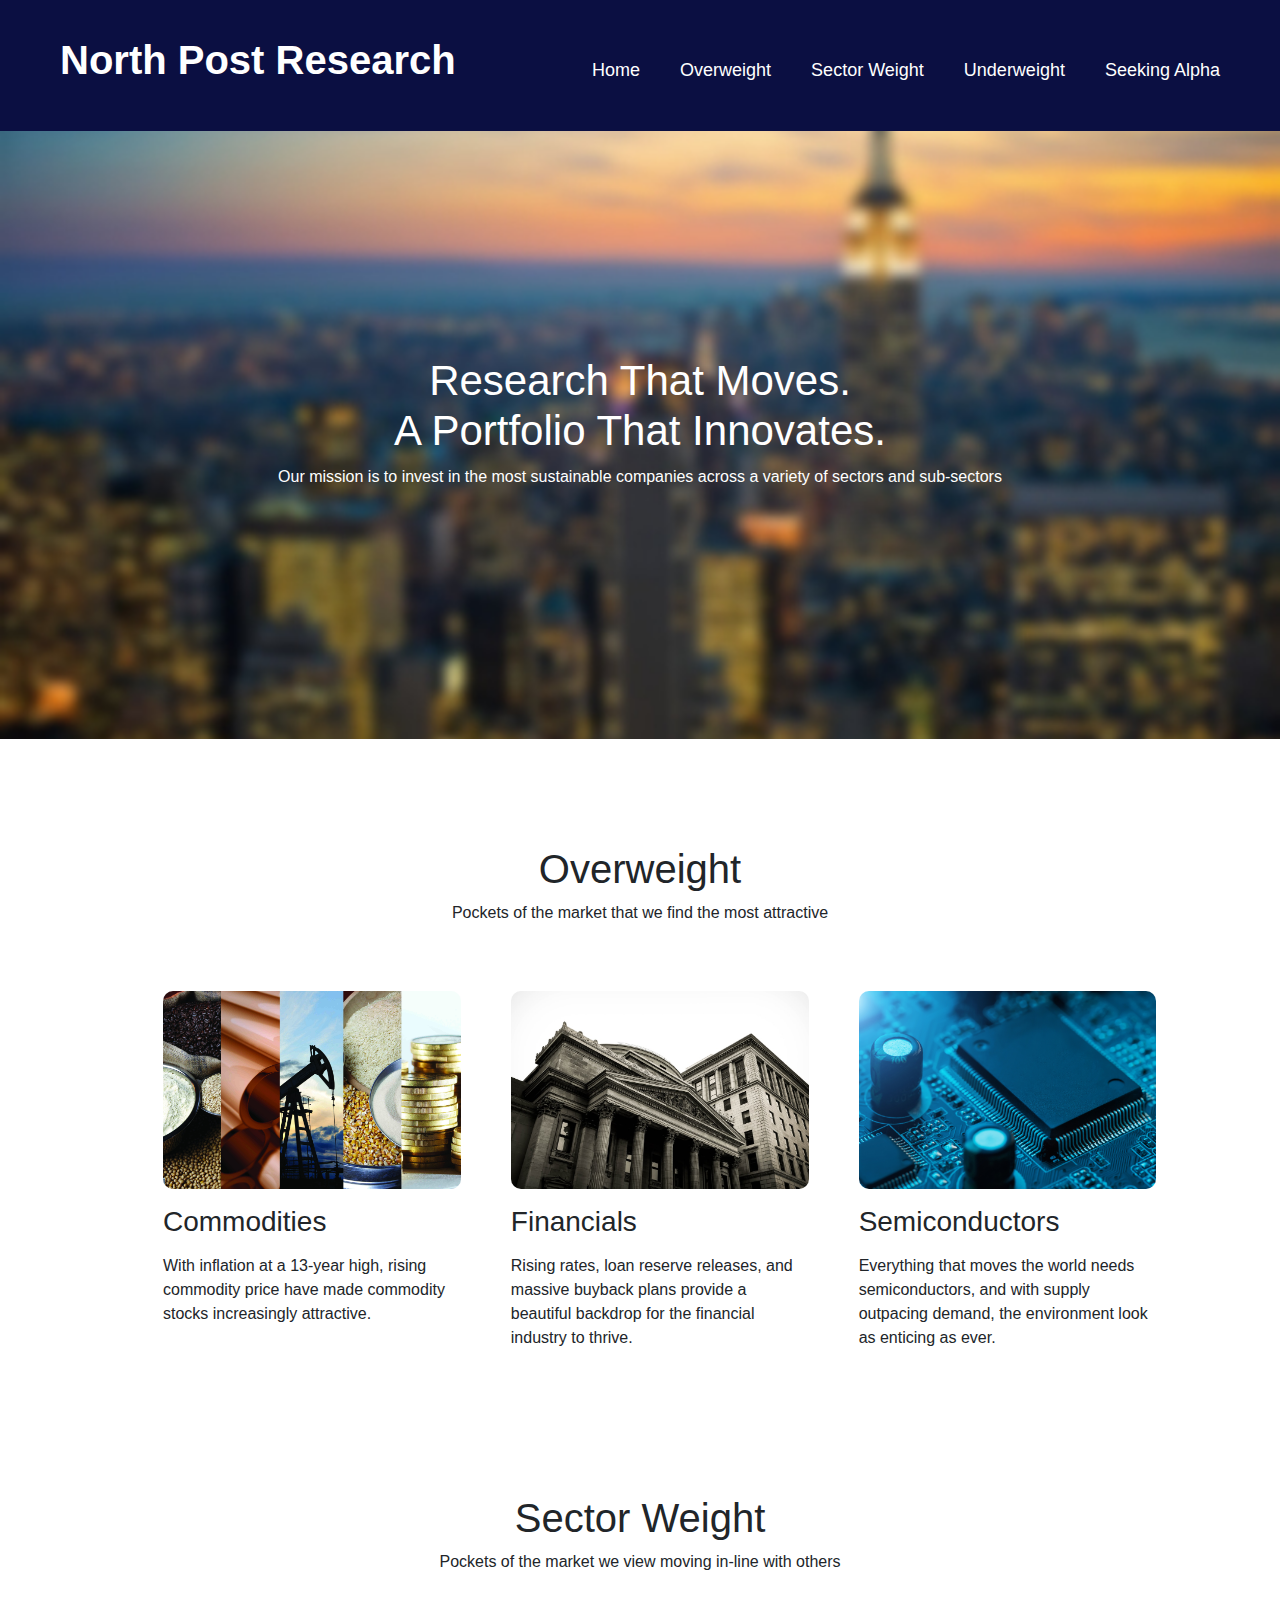
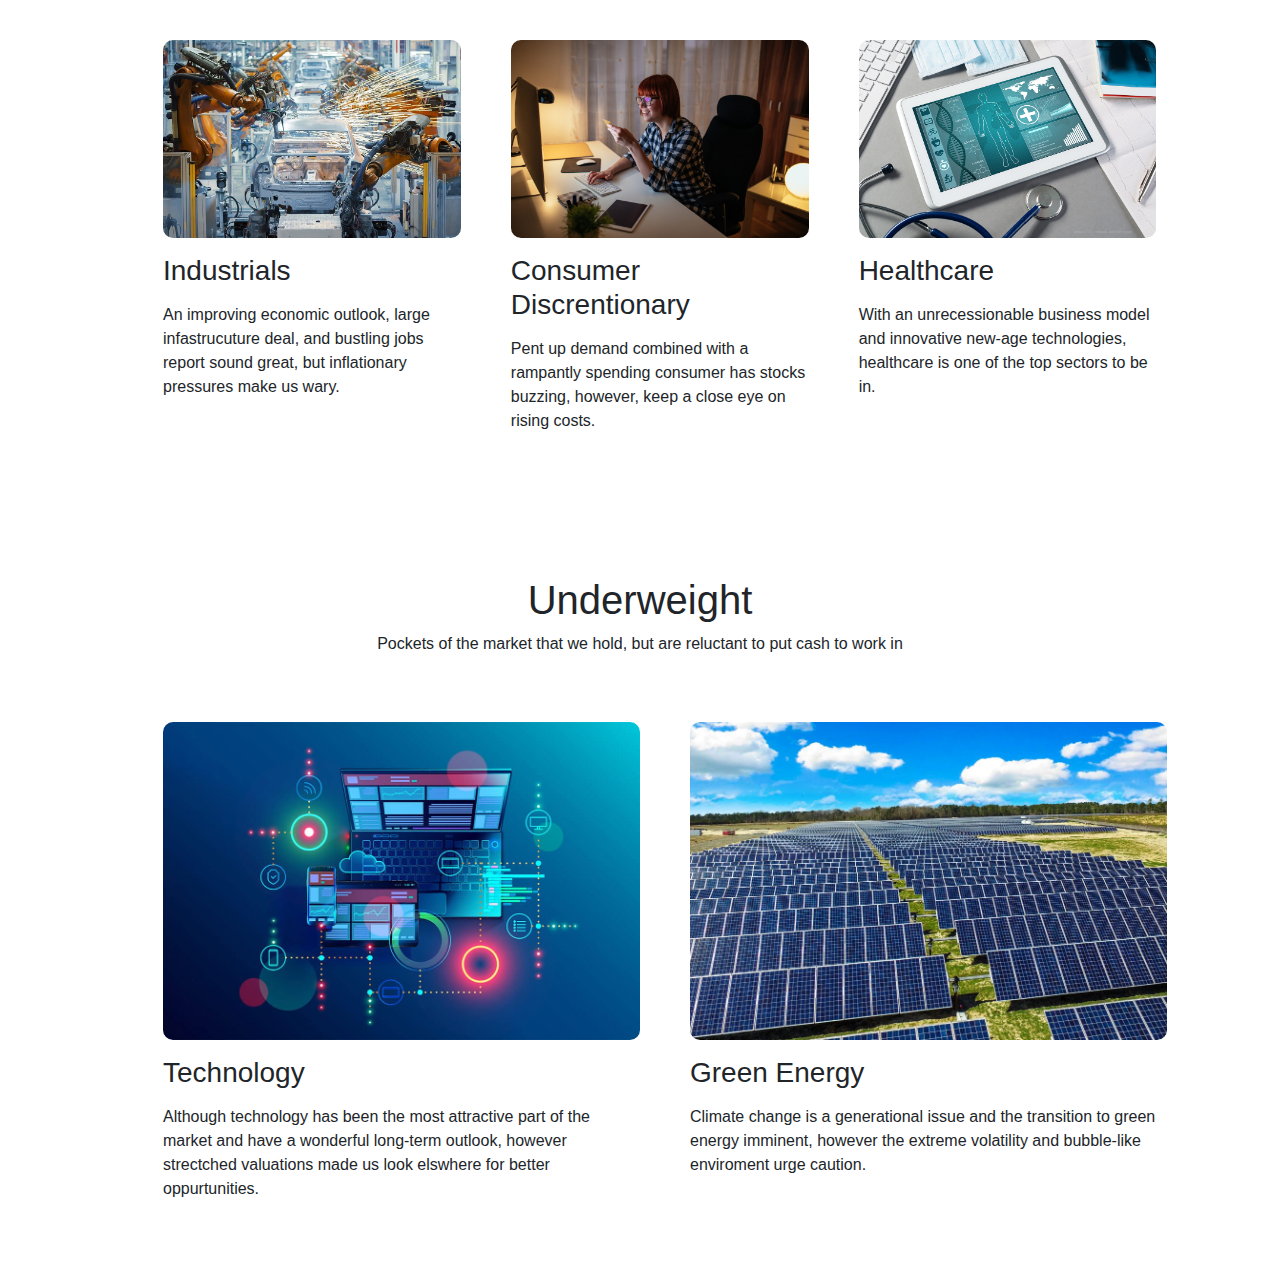
==== index.html @ d80a113a "index grammar update" ====
<html>
    <head>
        <link rel="stylesheet" type="text/css" href="npr.css">
        <link rel="stylesheet" type="text/css" href="nav.css">
        <link rel="stylesheet" href="https://stackpath.bootstrapcdn.com/bootstrap/4.3.1/css/bootstrap.min.css" integrity="sha384-ggOyR0iXCbMQv3Xipma34MD+dH/1fQ784/j6cY/iJTQUOhcWr7x9JvoRxT2MZw1T" crossorigin="anonymous">
    </head>
    <body>
        <nav class="shadow">
            <div class="logo">
                North Post Research
            </div>
            
            <ul>
                <li>
                    <a class="editing" href="NPRhome.html">Home</a>
                </li>
                <li>
                    <a>Overweight</a>
                    <ul>
                        <li>
                            <a class="editing" href="commodities.html">Commodities</a>
                        </li>
                        <li>
                            <a class="editing" href="financials.html">Financials</a>
                        </li>
                        <li>
                            <a class="editing" href="semis.html">Semis</a>
                        </li>
                    </ul>
                </li>

                <li>
                    <a>Sector Weight</a>
                    <ul>
                        <li>
                            <a class="editing" href="industrials.html">Industrials</a>
                        </li>
                        <li>
                            <a class="editing" href="consumerdis.html">Consumer Dis.</a>
                        </li>
                        <li>
                            <a class="editing" href="healthcare.html">Healthcare</a>
                        </li>
                    </ul>
                </li>

                <li>
                    <a>Underweight</a>

                    <ul>
                        <li>
                            <a class="editing" href="technology.html">Technology</a>
                        </li>
                        <li>
                            <a class="editing" href="greenenergy.html">Green Energy</a>
                        </li>
                    </ul>
                </li>

                <li>
                    <a class="editing" href="https://seekingalpha.com/author/north-post-research#regular_articles" target="_blank">Seeking Alpha</a>
                </li>

            </ul>
        </nav>

        <div class="bgimage">
            <div class="quote quote2">
                <h2>
                    Research That Moves.
                    <br>
                    A Portfolio That Innovates.
                </h2>
                <p>Our mission is to invest in the most sustainable companies across a variety of sectors and sub-sectors</p>
            </div>
        </div>

        <section class="overweight">
            <h1>Overweight</h1>
            <p>Pockets of the market that we find the most attractive</p>

            <div class="row one">
                <div class="overweight-col">
                    <a href="commodities.html" class=hovering><img src="commodities.png"></a>
                    <h3>Commodities</h3>
                    <p>With inflation at a 13-year high, rising commodity price have made commodity stocks increasingly attractive.</p>
                </div>

                <div class="overweight-col">
                    <a href="financials.html" class=hovering><img src="financials.png"></a>
                    <h3>Financials</h3>
                    <p>Rising rates, loan reserve releases, and massive buyback plans provide a beautiful backdrop for the financial industry to thrive.</p>
                </div>

                <div class="overweight-col">
                    <a href="semis.html" class=hovering><img src="semiconductors.png"></a>
                    <h3>Semiconductors</h3>
                    <p>Everything that moves the world needs semiconductors, and with supply outpacing demand, the environment look as enticing as ever.</p>
                </div>
            </div>
        </section>

        <section class="sectorweight">
            <h1>Sector Weight</h1>
            <p>Pockets of the market we view moving in-line with others</p>

            <div class="row one">
                <div class="sectorweight-col">
                    <a href="industrials.html" class=hovering><img src="industrials.png"></a>
                    <h3>Industrials</h3>
                    <p>An improving economic outlook, large infastrucuture deal, and bustling jobs report sound great, but inflationary pressures make us wary.</p>
                </div>

                <div class="sectorweight-col">
                    <a href="consumerdis.html" class=hovering><img src="consumer.png"></a>
                    <h3>Consumer Discrentionary</h3>
                    <p>Pent up demand combined with a rampantly spending consumer has stocks buzzing, however, keep a close eye on rising costs.</p>
                </div>

                <div class="sectorweight-col">
                    <a href="healthcare.html" class=hovering><img src="healthcare.png"></a>
                    <h3>Healthcare</h3>
                    <p>With an unrecessionable business model and innovative new-age technologies, healthcare is one of the top sectors to be in.</p>
                </div>
            </div>
        </section>

        <section class="underweight">
            <h1>Underweight</h1>
            <p>Pockets of the market that we hold, but are reluctant to put cash to work in</p>

            <div class="row one">
                <div class="underweight-col">
                    <a href="technology.html" class=hovering><img src="technology.png"></a>
                    <h3>Technology</h3>
                    <p>Although technology has been the most attractive part of the market and have a wonderful long-term outlook, however strectched valuations made us look elswhere for better oppurtunities.</p>
                </div>

                <div class="underweight-col">
                    <a href="greenenergy.html" class=hovering><img src="green.png"></a>
                    <h3>Green Energy</h3>
                    <p>Climate change is a generational issue and the transition to green energy imminent, however the extreme volatility and bubble-like enviroment urge caution.</p>
                </div>
            </div>
        </section>

    </body>
</html>
---- npr.css ----
.bgimage{
    background-image: url("cityimage.png");
    height: auto;
    background-size: cover;
    background-position: center;
    max-width: 100%;
}

.bg{
    background-color: rgb(11, 15, 66);
    height: auto;
    background-size: cover;
    background-position: center;
    max-width: 100%;
    color: white;
}

.quote {
    color: white;
    text-align: center;
}

.quote1 h2{
    font-size: 42px;
    padding-top: 225px;
    padding-bottom: 275px;
}

.quote2 h2{
    font-size: 42px;
    padding-top: 225px;
}

.quote2 p{
    padding-bottom: 250px;
    padding-right: 175px;
    padding-left: 175px;
}

.overweight{
    width: 80%;
    margin: auto;
    text-align: center;
    padding-top: 90px;
}

.overweight-col{
    flex-basis: 33%;
    border-radius: 10px;
    margin-bottom: 5%;
    text-align: left;
    padding-left: 50px;
}

.overweight-col img{
    width: 100%;
    border-radius: 10px;
}

.hovering:hover{
    opacity: 0.7;
}

.overweight-col p{
    padding: 0;
}

.overweight-col h3{
    margin-top: 16px;
    margin-bottom: 15px;
}

.one{
    padding-top: 50px;
}

.sectorweight{
    width: 80%;
    margin: auto;
    text-align: center;
    padding-top: 75px;
}

.sectorweight-col{
    flex-basis: 33%;
    border-radius: 10px;
    margin-bottom: 5%;
    text-align: left;
    padding-left: 50px;
}

.sectorweight-col img{
    width: 100%;
    border-radius: 10px;
}

.sectorweight-col p{
    padding: 0;
}

.sectorweight-col h3{
    margin-top: 16px;
    margin-bottom: 15px;
}

.underweight{
    width: 80%;
    margin: auto;
    text-align: center;
    padding-top: 75px;
}

.underweight-col{
    flex-basis: 50%;
    border-radius: 10px;
    margin-bottom: 5%;
    text-align: left;
    padding-left: 50px;
}

.underweight-col img{
    width: 100%;
    border-radius: 10px;
}

.underweight-col p{
    padding: 0;
}

.underweight-col h3{
    margin-top: 16px;
    margin-bottom: 15px;
}

.commodities{
    width: 80%;
    margin: auto;
    text-align: left;
    padding-top: 90px;
    padding-bottom: 40px;
}

.commodities-col {
    flex-basis: 33%;
    border-radius: 10px;
    margin-bottom: 5%;
    text-align: left;
    padding-left: 50px;
}

.commodities-col h1 {
    font-size: 50px;
    font-weight: 700;
}

.commodities-col h3{
    margin-top: 16px;
    margin-bottom: 15px;
}

.commodities ul{
    padding-top: 25px;
    padding-left: 70px;
    font-size: 20px;
}

.commodities li{
    padding-bottom: 10px;
}

.noinvestments{
    margin: auto;
    text-align: center;
    padding-top: 90px;
    padding-bottom: 90px;
}

.noinvestments h1{
    font-size: 50px;
}
---- nav.css ----
*{
    margin: 0;
    padding: 0;
    box-sizing: border-box;
}

nav{
    background: rgb(11, 15, 66);
}

nav:after{
    content: '';
    clear: both;
    display: table;
}

nav .logo{
    float: left;
    color: white;
    font-size: 40px;
    font-weight: 600;
    line-height: 70px;
    padding-left: 60px;
    padding-top: 25px;
    padding-bottom: 25px;
}

nav ul{
    float: right;
    list-style: none;
    margin-right: 40px;
    position: relative;
    padding-top: 25px;
}

nav ul li{
    float: left;
    display: inline-block;
    background: rgb(11, 15, 66);
    margin: 0 5px;
    color: white;
}

nav ul li a{
    color: white;
    text-decoration: none;
    line-height: 90px;
    font-size: 18px;
    padding: 8px 15px;
}

nav ul ul{
    position: absolute;  
    top: 110px;
    opacity: 0;
    visibility: hidden;
    transition: top 0.2s;
}

nav ul li:hover > ul{
    top: 90px;
    opacity: 1;
    visibility: visible;
}

nav ul ul li{
    position: relative;
    margin: 0px;
    width: 150px;
    float: none;
    display: list-item;
}

.editing:hover{
    text-decoration: none;
    color: rgb(194, 194, 194)
}
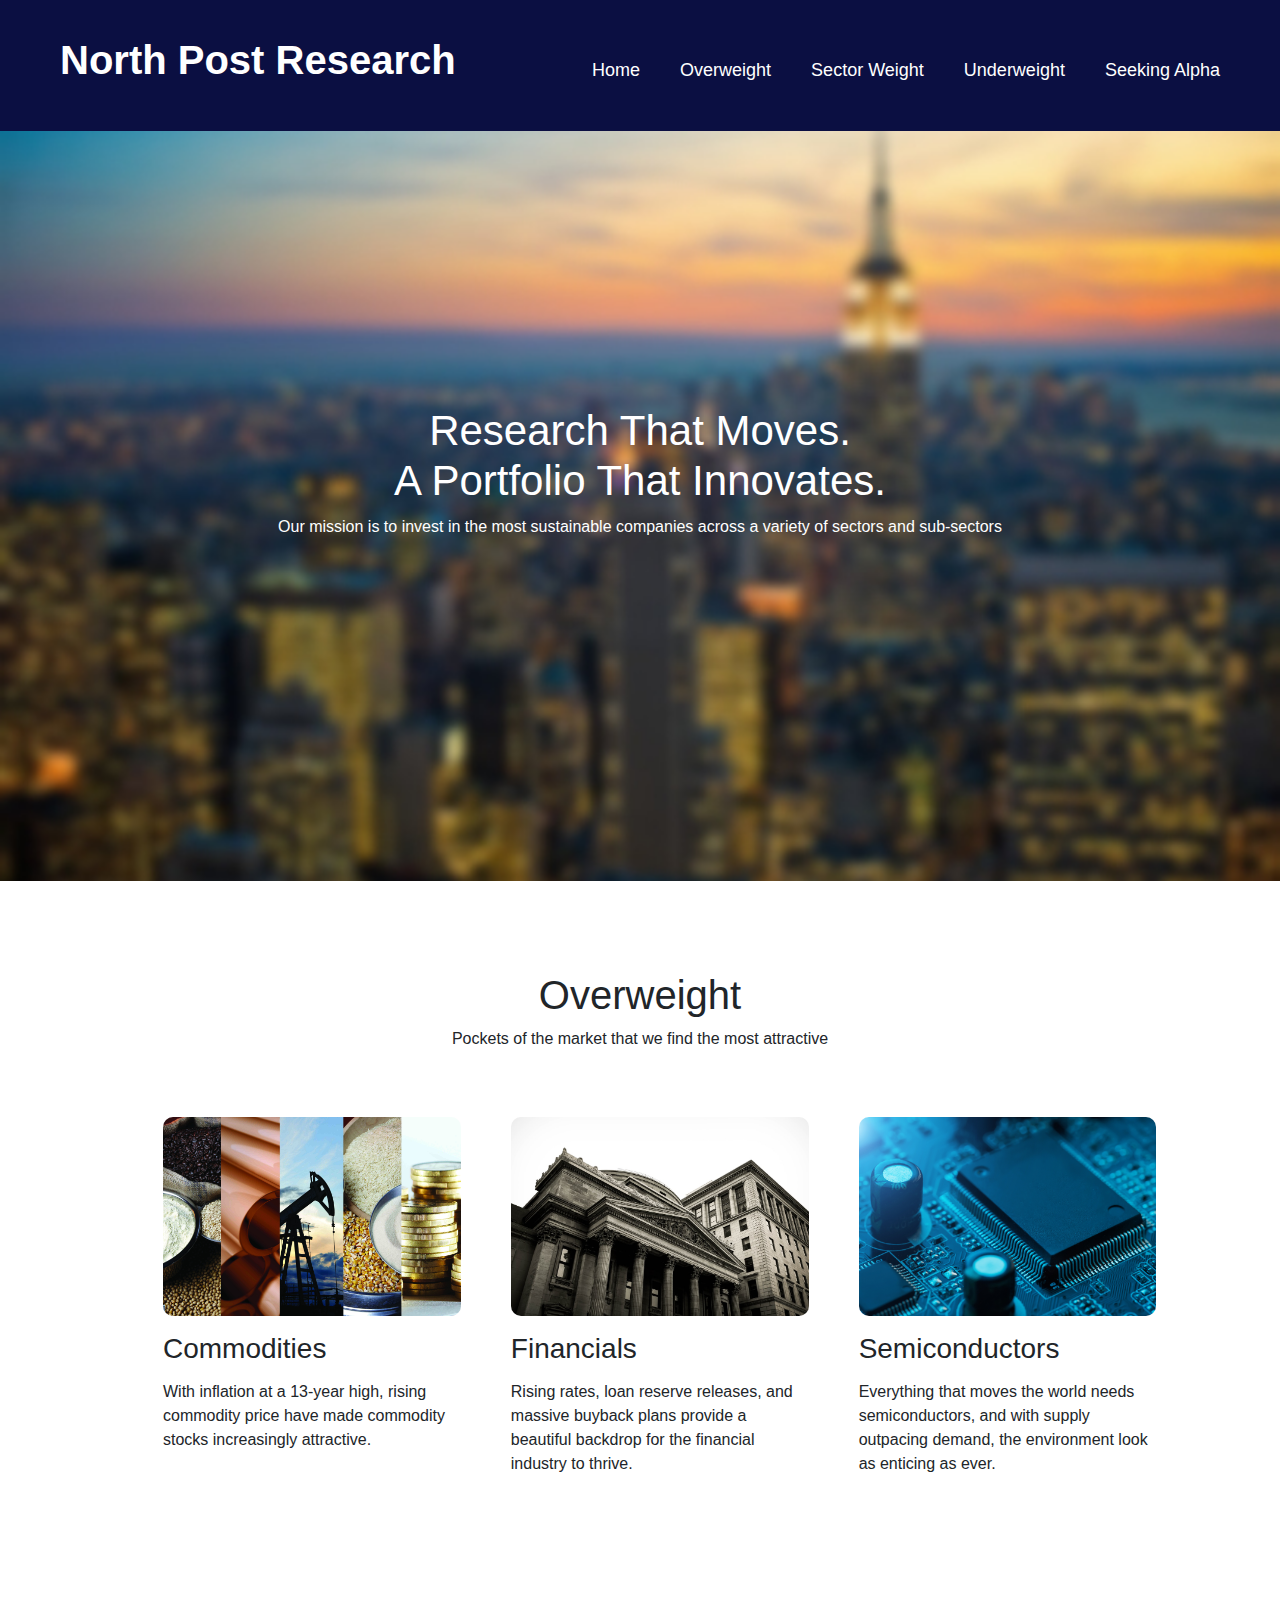
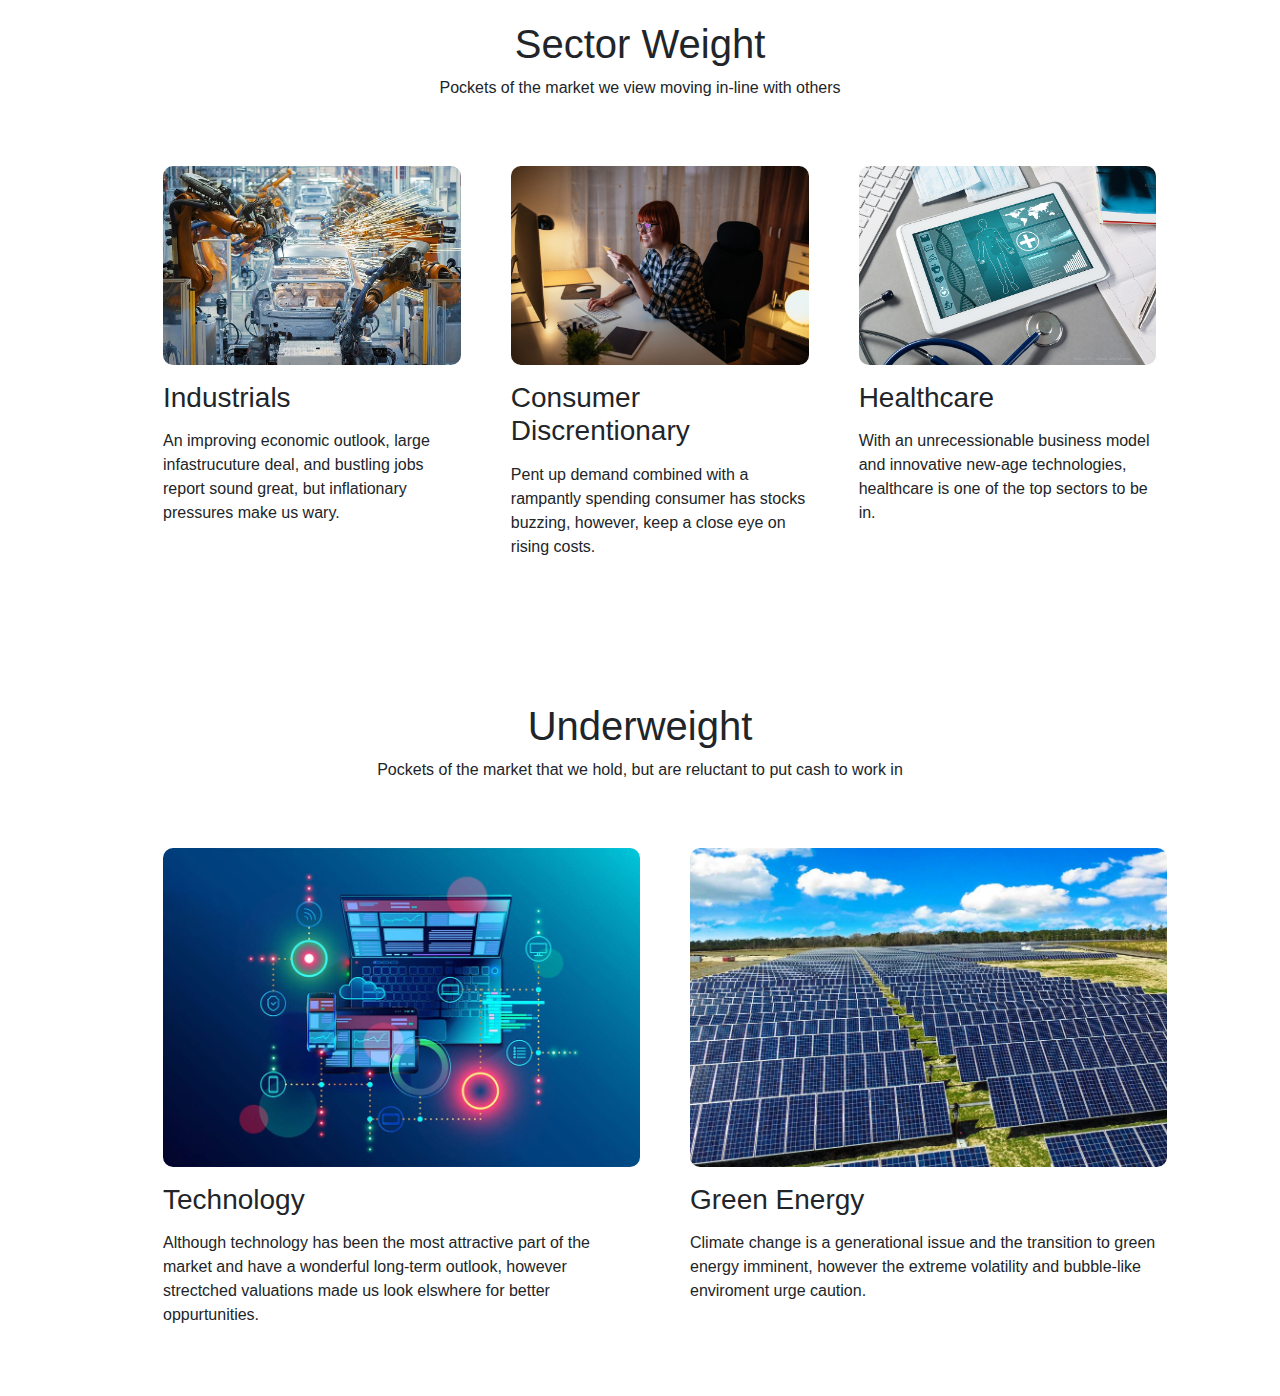
==== commit 99368a17: "styling update" ====
--- a/index.html
+++ b/index.html
@@ -12,7 +12,7 @@
             
             <ul>
                 <li>
-                    <a class="editing" href="NPRhome.html">Home</a>
+                    <a class="editing" href="index.html">Home</a>
                 </li>
                 <li>
                     <a>Overweight</a>
--- a/npr.css
+++ b/npr.css
@@ -1,6 +1,6 @@
 .bgimage{
     background-image: url("cityimage.png");
-    height: auto;
+    height: 750px;
     background-size: cover;
     background-position: center;
     max-width: 100%;
@@ -28,7 +28,7 @@
 
 .quote2 h2{
     font-size: 42px;
-    padding-top: 225px;
+    padding-top: 275px;
 }
 
 .quote2 p{
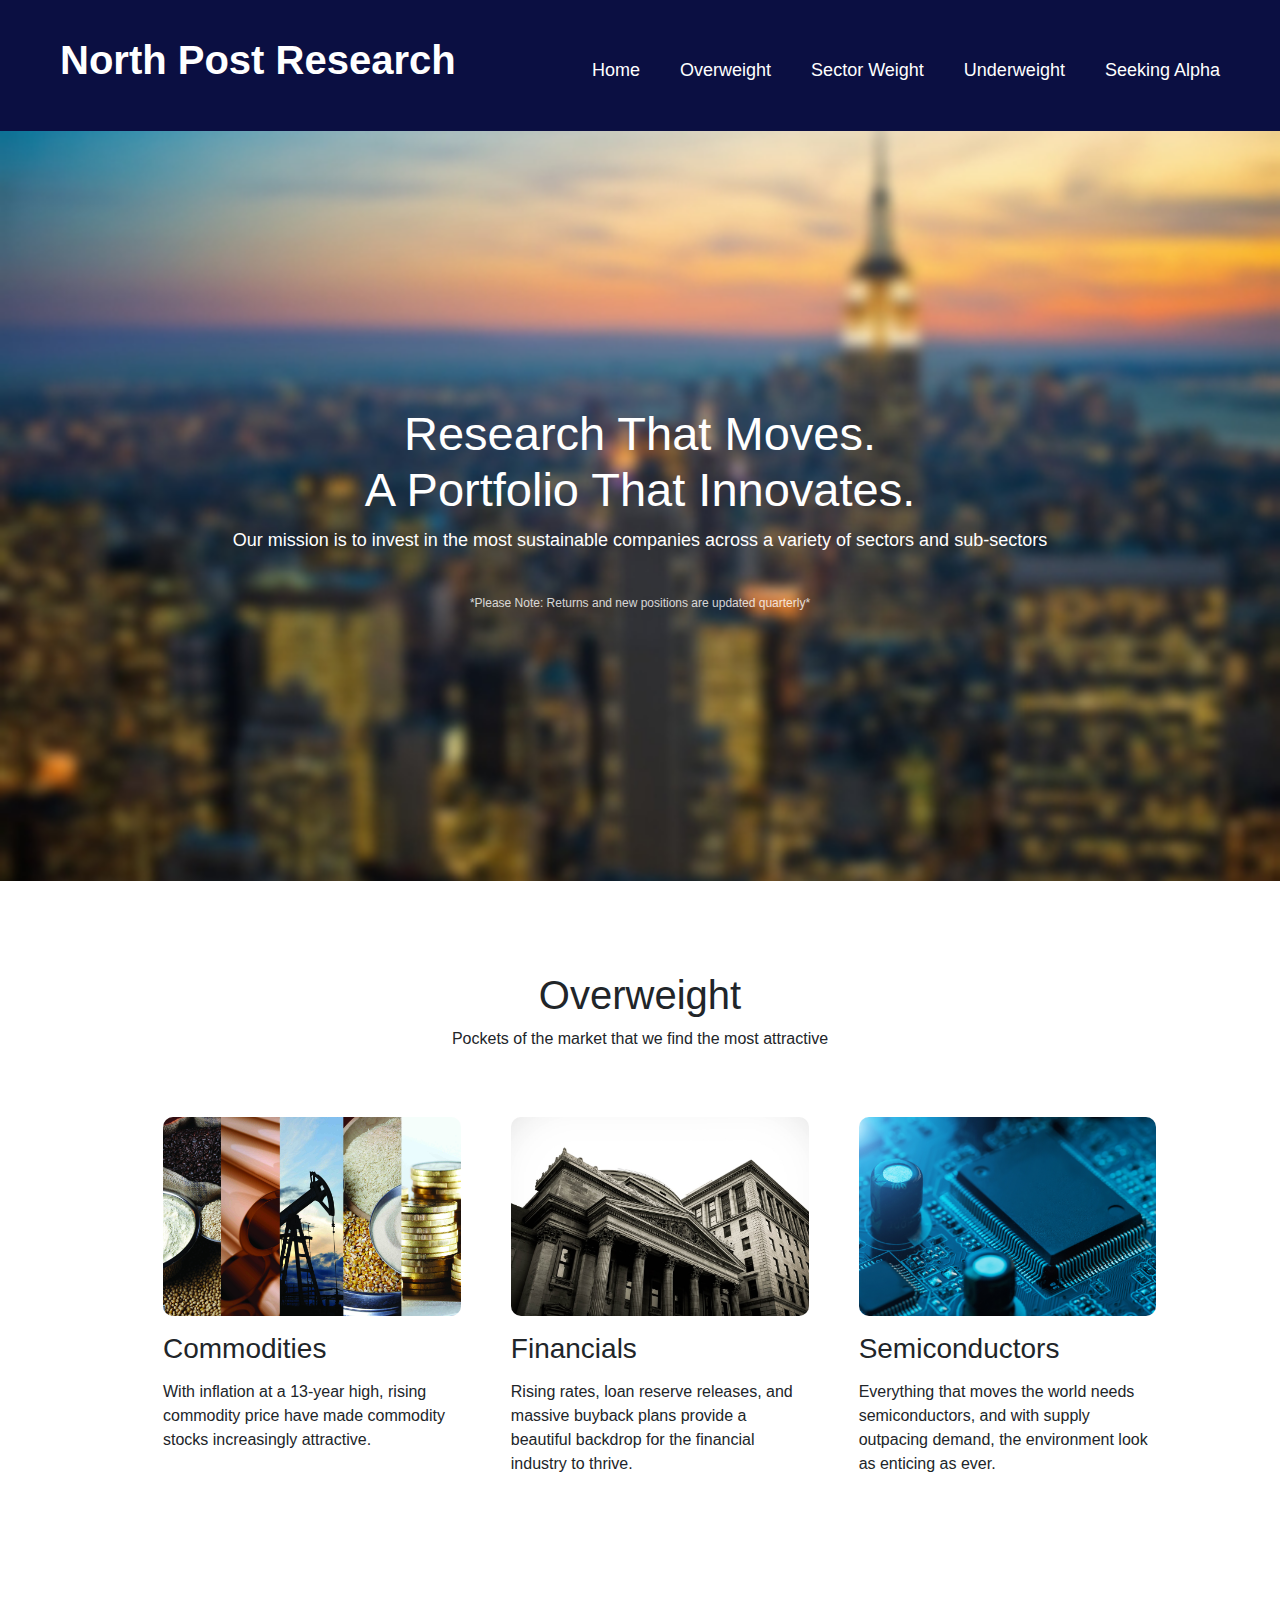
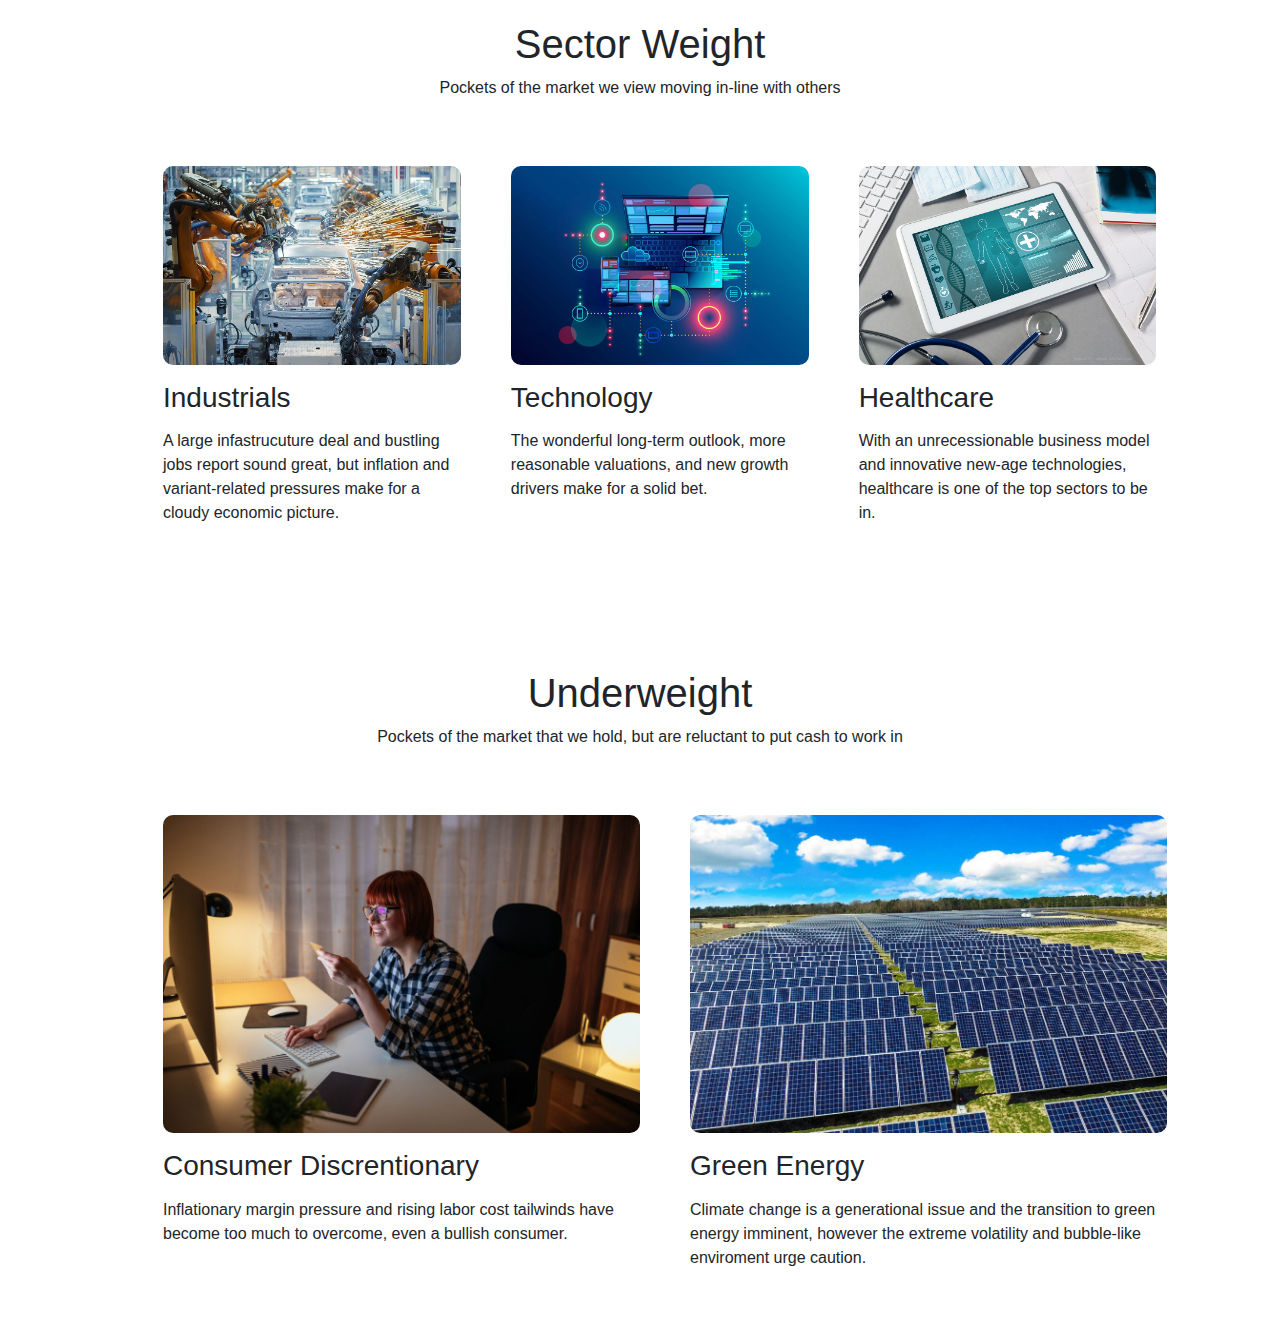
==== commit 5bf08429: "Q1 2022 Update" ====
--- a/index.html
+++ b/index.html
@@ -36,7 +36,7 @@
                             <a class="editing" href="industrials.html">Industrials</a>
                         </li>
                         <li>
-                            <a class="editing" href="consumerdis.html">Consumer Dis.</a>
+                            <a class="editing" href="technology.html">Technology</a>
                         </li>
                         <li>
                             <a class="editing" href="healthcare.html">Healthcare</a>
@@ -49,7 +49,7 @@
 
                     <ul>
                         <li>
-                            <a class="editing" href="technology.html">Technology</a>
+                            <a class="editing" href="consumerdis.html">Consumer Dis.</a>
                         </li>
                         <li>
                             <a class="editing" href="greenenergy.html">Green Energy</a>
@@ -65,13 +65,15 @@
         </nav>
 
         <div class="bgimage">
-            <div class="quote quote2">
+            <div class="quote1">
                 <h2>
                     Research That Moves.
                     <br>
                     A Portfolio That Innovates.
                 </h2>
-                <p>Our mission is to invest in the most sustainable companies across a variety of sectors and sub-sectors</p>
+                <p class="p1">Our mission is to invest in the most sustainable companies across a variety of sectors and sub-sectors</p>
+                <br>
+                <p class="p2">*Please Note: Returns and new positions are updated quarterly*</p>
             </div>
         </div>
 
@@ -108,13 +110,14 @@
                 <div class="sectorweight-col">
                     <a href="industrials.html" class=hovering><img src="industrials.png"></a>
                     <h3>Industrials</h3>
-                    <p>An improving economic outlook, large infastrucuture deal, and bustling jobs report sound great, but inflationary pressures make us wary.</p>
+                    <p>A large infastrucuture deal and bustling jobs report sound great, but inflation and variant-related pressures make for a cloudy economic picture.</p>
                 </div>
 
                 <div class="sectorweight-col">
-                    <a href="consumerdis.html" class=hovering><img src="consumer.png"></a>
-                    <h3>Consumer Discrentionary</h3>
-                    <p>Pent up demand combined with a rampantly spending consumer has stocks buzzing, however, keep a close eye on rising costs.</p>
+                    <a href="technology.html" class=hovering><img src="technology.png"></a>
+                    <h3>Technology</h3>
+                    <p>The wonderful long-term outlook, more reasonable valuations, and new growth drivers make for a solid bet.</p>
+
                 </div>
 
                 <div class="sectorweight-col">
@@ -131,9 +134,9 @@
 
             <div class="row one">
                 <div class="underweight-col">
-                    <a href="technology.html" class=hovering><img src="technology.png"></a>
-                    <h3>Technology</h3>
-                    <p>Although technology has been the most attractive part of the market and have a wonderful long-term outlook, however strectched valuations made us look elswhere for better oppurtunities.</p>
+                    <a href="consumerdis.html" class=hovering><img src="consumer.png"></a>
+                    <h3>Consumer Discrentionary</h3>
+                    <p>Inflationary margin pressure and rising labor cost tailwinds have become too much to overcome, even a bullish consumer.</p>
                 </div>
 
                 <div class="underweight-col">
--- a/npr.css
+++ b/npr.css
@@ -20,18 +20,37 @@
     text-align: center;
 }
 
-.quote1 h2{
-    font-size: 42px;
-    padding-top: 225px;
-    padding-bottom: 275px;
-}
-
-.quote2 h2{
-    font-size: 42px;
+.quote h2{
+    font-size: 47px;
     padding-top: 275px;
 }
 
-.quote2 p{
+.quote p{
+    font-size: 18px;
+    padding-bottom: 250px;
+    padding-right: 175px;
+    padding-left: 175px;
+}
+
+.quote1 {
+    color: white;
+    text-align: center;
+}
+
+.quote1 h2{
+    font-size: 47px;
+    padding-top: 275px;
+}
+
+.p1 {
+    font-size: 18px;
+    padding-right: 175px;
+    padding-left: 175px;
+}
+
+.p2 {
+    font-size: 12px;
+    opacity: 0.8;
     padding-bottom: 250px;
     padding-right: 175px;
     padding-left: 175px;
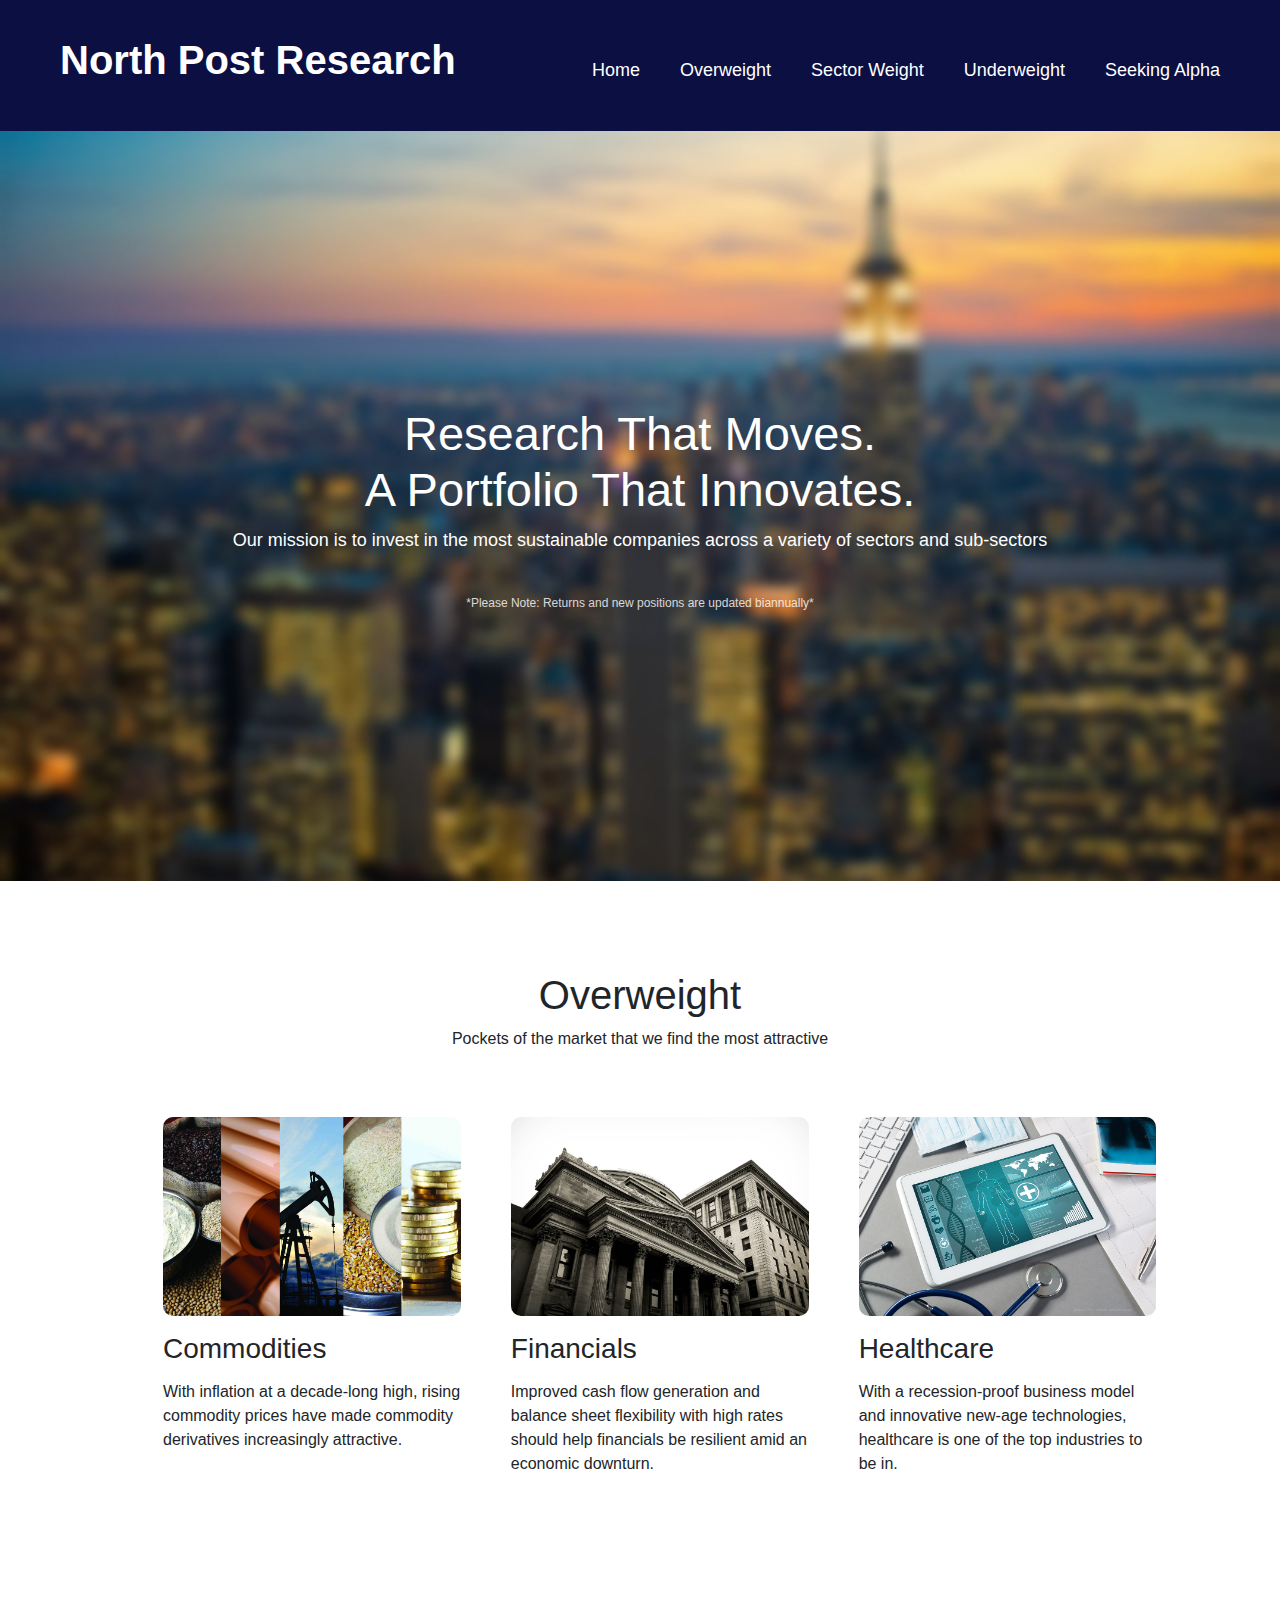
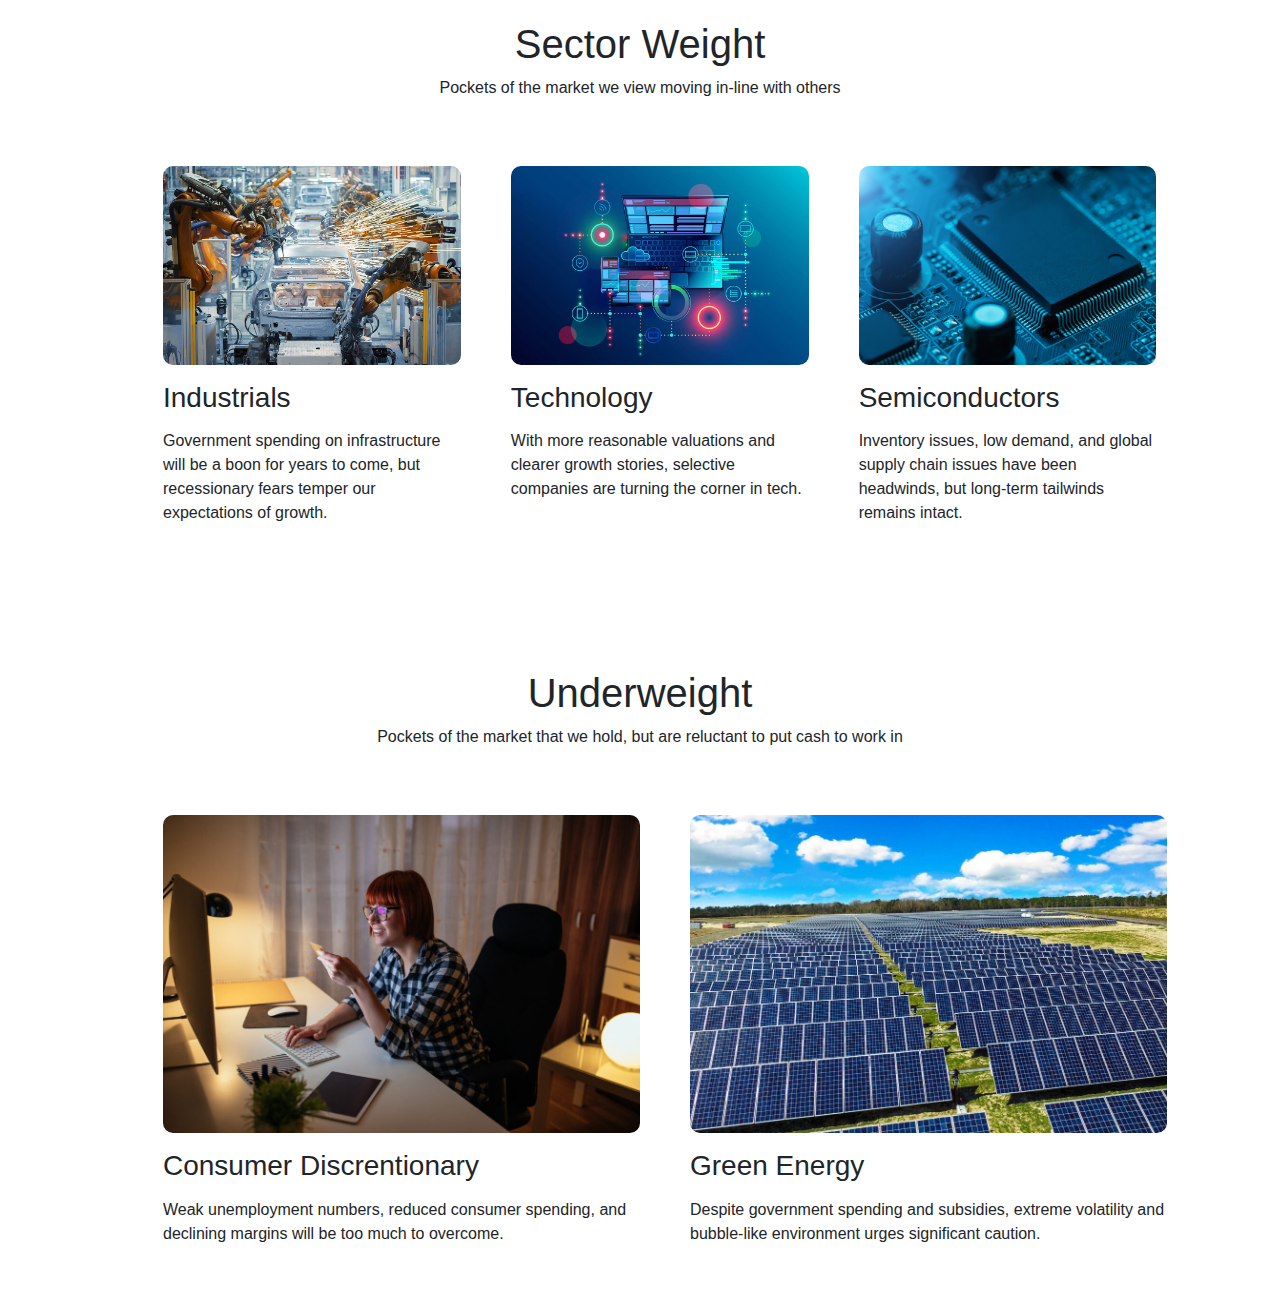
==== commit 7d745509: "H1 2023 update" ====
--- a/index.html
+++ b/index.html
@@ -24,7 +24,7 @@
                             <a class="editing" href="financials.html">Financials</a>
                         </li>
                         <li>
-                            <a class="editing" href="semis.html">Semis</a>
+                            <a class="editing" href="healthcare.html">Healthcare</a>
                         </li>
                     </ul>
                 </li>
@@ -39,7 +39,7 @@
                             <a class="editing" href="technology.html">Technology</a>
                         </li>
                         <li>
-                            <a class="editing" href="healthcare.html">Healthcare</a>
+                            <a class="editing" href="semis.html">Semis</a>
                         </li>
                     </ul>
                 </li>
@@ -73,7 +73,7 @@
                 </h2>
                 <p class="p1">Our mission is to invest in the most sustainable companies across a variety of sectors and sub-sectors</p>
                 <br>
-                <p class="p2">*Please Note: Returns and new positions are updated quarterly*</p>
+                <p class="p2">*Please Note: Returns and new positions are updated biannually*</p>
             </div>
         </div>
 
@@ -85,19 +85,25 @@
                 <div class="overweight-col">
                     <a href="commodities.html" class=hovering><img src="commodities.png"></a>
                     <h3>Commodities</h3>
-                    <p>With inflation at a 13-year high, rising commodity price have made commodity stocks increasingly attractive.</p>
+                    <p>With inflation at a decade-long high, rising commodity prices have made commodity derivatives 
+                        increasingly attractive.
+                    </p>
                 </div>
 
                 <div class="overweight-col">
                     <a href="financials.html" class=hovering><img src="financials.png"></a>
                     <h3>Financials</h3>
-                    <p>Rising rates, loan reserve releases, and massive buyback plans provide a beautiful backdrop for the financial industry to thrive.</p>
+                    <p>Improved cash flow generation and balance sheet flexibility with high rates should help 
+                        financials be resilient amid an economic downturn.
+                    </p>
                 </div>
 
-                <div class="overweight-col">
-                    <a href="semis.html" class=hovering><img src="semiconductors.png"></a>
-                    <h3>Semiconductors</h3>
-                    <p>Everything that moves the world needs semiconductors, and with supply outpacing demand, the environment look as enticing as ever.</p>
+                <div class="sectorweight-col">
+                    <a href="healthcare.html" class=hovering><img src="healthcare.png"></a>
+                    <h3>Healthcare</h3>
+                    <p>With a recession-proof business model and innovative new-age technologies, 
+                        healthcare is one of the top industries to be in.
+                    </p>
                 </div>
             </div>
         </section>
@@ -110,20 +116,23 @@
                 <div class="sectorweight-col">
                     <a href="industrials.html" class=hovering><img src="industrials.png"></a>
                     <h3>Industrials</h3>
-                    <p>A large infastrucuture deal and bustling jobs report sound great, but inflation and variant-related pressures make for a cloudy economic picture.</p>
+                    <p>Government spending on infrastructure will be a boon for years to come, 
+                        but recessionary fears temper our expectations of growth.</p>
                 </div>
 
                 <div class="sectorweight-col">
                     <a href="technology.html" class=hovering><img src="technology.png"></a>
                     <h3>Technology</h3>
-                    <p>The wonderful long-term outlook, more reasonable valuations, and new growth drivers make for a solid bet.</p>
+                    <p>With more reasonable valuations and clearer growth stories, 
+                        selective companies are turning the corner in tech.</p>
 
                 </div>
 
                 <div class="sectorweight-col">
-                    <a href="healthcare.html" class=hovering><img src="healthcare.png"></a>
-                    <h3>Healthcare</h3>
-                    <p>With an unrecessionable business model and innovative new-age technologies, healthcare is one of the top sectors to be in.</p>
+                    <a href="semis.html" class=hovering><img src="semiconductors.png"></a>
+                    <h3>Semiconductors</h3>
+                    <p>Inventory issues, low demand, and global supply chain issues have been headwinds, 
+                        but long-term tailwinds remains intact.</p>
                 </div>
             </div>
         </section>
@@ -136,13 +145,15 @@
                 <div class="underweight-col">
                     <a href="consumerdis.html" class=hovering><img src="consumer.png"></a>
                     <h3>Consumer Discrentionary</h3>
-                    <p>Inflationary margin pressure and rising labor cost tailwinds have become too much to overcome, even a bullish consumer.</p>
+                    <p>Weak unemployment numbers, reduced consumer spending, and declining margins
+                        will be too much to overcome.</p>
                 </div>
 
                 <div class="underweight-col">
                     <a href="greenenergy.html" class=hovering><img src="green.png"></a>
                     <h3>Green Energy</h3>
-                    <p>Climate change is a generational issue and the transition to green energy imminent, however the extreme volatility and bubble-like enviroment urge caution.</p>
+                    <p>Despite government spending and subsidies, extreme volatility and bubble-like environment 
+                        urges significant caution.</p>
                 </div>
             </div>
         </section>
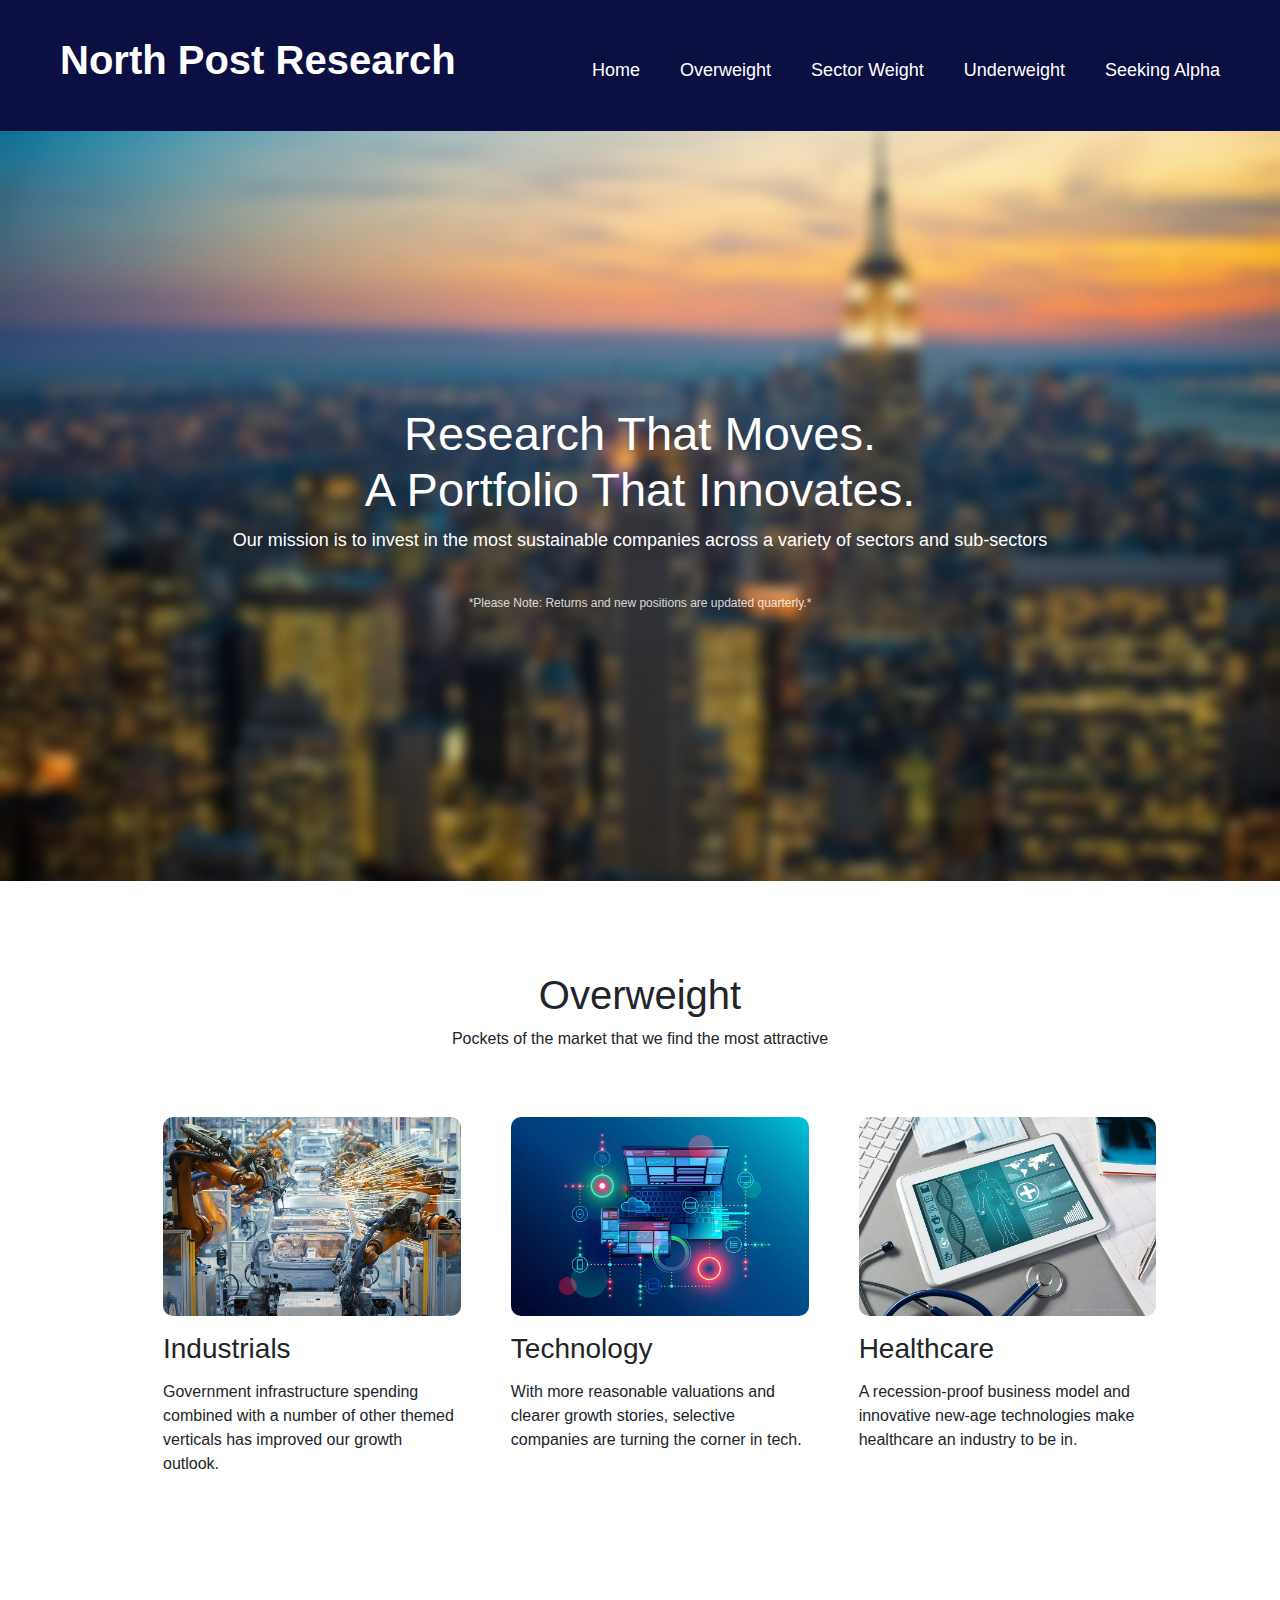
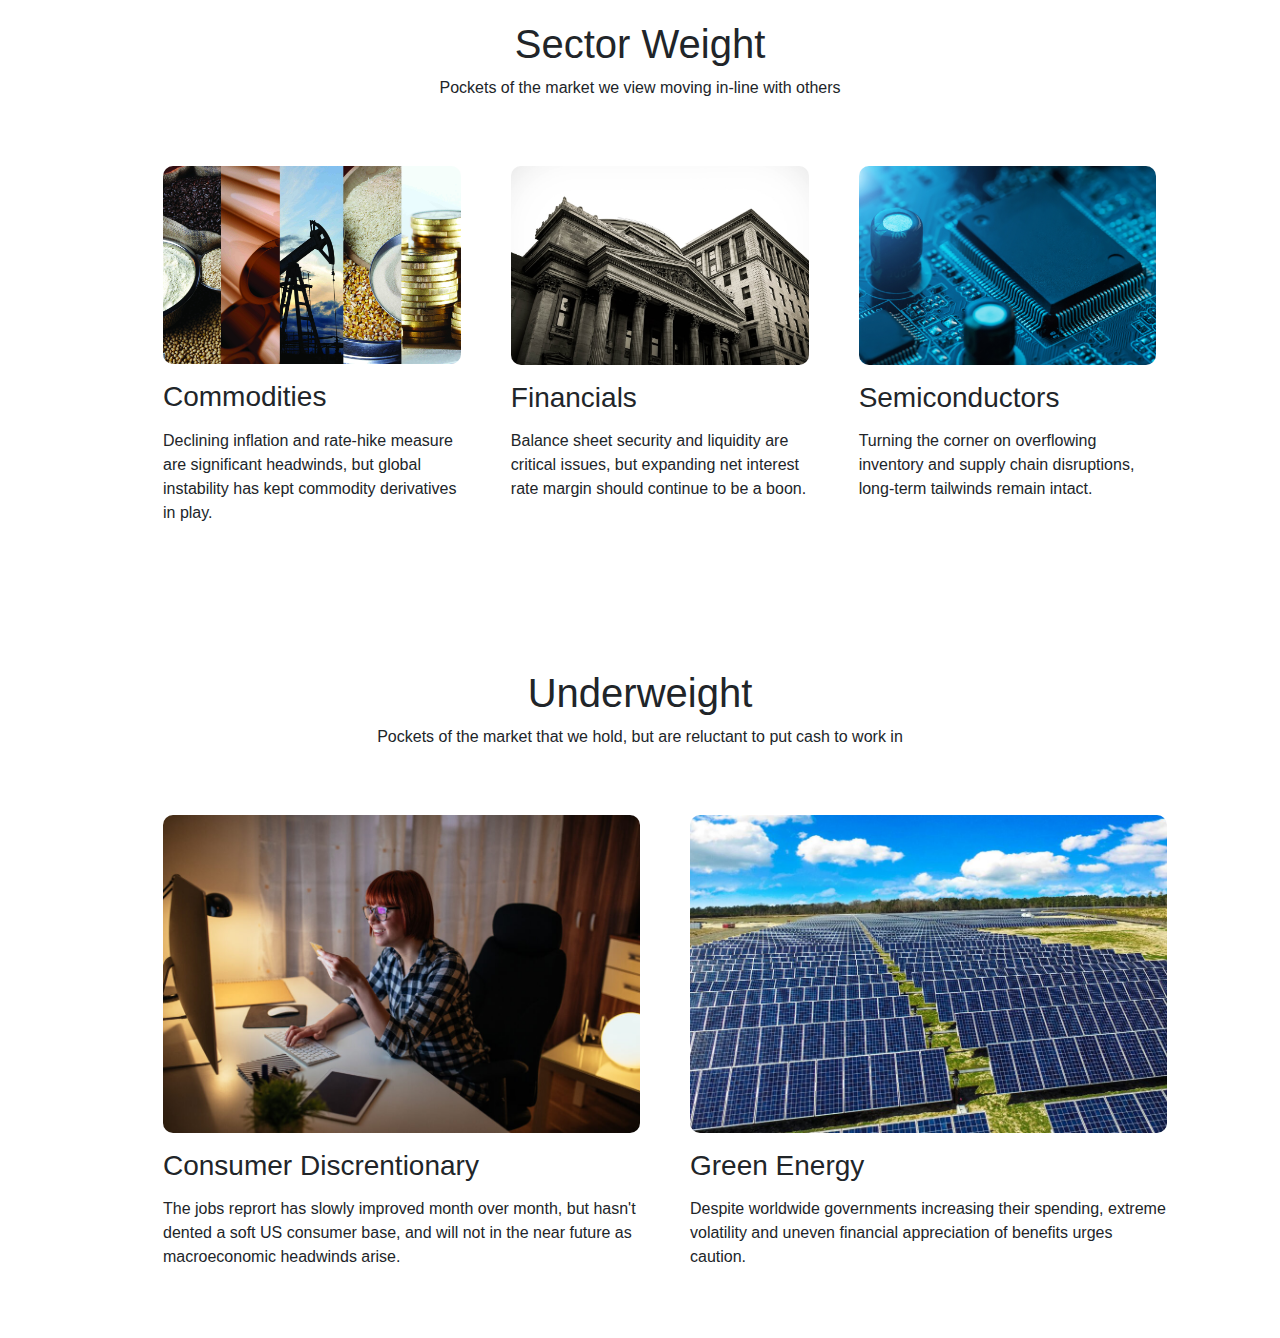
==== commit 9e6795c8: "2023 Q3 Update" ====
--- a/index.html
+++ b/index.html
@@ -18,10 +18,10 @@
                     <a>Overweight</a>
                     <ul>
                         <li>
-                            <a class="editing" href="commodities.html">Commodities</a>
+                            <a class="editing" href="industrials.html">Industrials</a>
                         </li>
                         <li>
-                            <a class="editing" href="financials.html">Financials</a>
+                            <a class="editing" href="technology.html">Technology</a>
                         </li>
                         <li>
                             <a class="editing" href="healthcare.html">Healthcare</a>
@@ -33,10 +33,10 @@
                     <a>Sector Weight</a>
                     <ul>
                         <li>
-                            <a class="editing" href="industrials.html">Industrials</a>
+                            <a class="editing" href="commodities.html">Commodities</a>
                         </li>
                         <li>
-                            <a class="editing" href="technology.html">Technology</a>
+                            <a class="editing" href="financials.html">Financials</a>
                         </li>
                         <li>
                             <a class="editing" href="semis.html">Semis</a>
@@ -73,7 +73,7 @@
                 </h2>
                 <p class="p1">Our mission is to invest in the most sustainable companies across a variety of sectors and sub-sectors</p>
                 <br>
-                <p class="p2">*Please Note: Returns and new positions are updated biannually*</p>
+                <p class="p2">*Please Note: Returns and new positions are updated quarterly.*</p>
             </div>
         </div>
 
@@ -82,29 +82,31 @@
             <p>Pockets of the market that we find the most attractive</p>
 
             <div class="row one">
+                
                 <div class="overweight-col">
-                    <a href="commodities.html" class=hovering><img src="commodities.png"></a>
-                    <h3>Commodities</h3>
-                    <p>With inflation at a decade-long high, rising commodity prices have made commodity derivatives 
-                        increasingly attractive.
+                    <a href="industrials.html" class=hovering><img src="industrials.png"></a>
+                    <h3>Industrials</h3>
+                    <p>Government infrastructure spending combined with 
+                         a number of other themed verticals has improved our growth outlook.
                     </p>
                 </div>
 
                 <div class="overweight-col">
-                    <a href="financials.html" class=hovering><img src="financials.png"></a>
-                    <h3>Financials</h3>
-                    <p>Improved cash flow generation and balance sheet flexibility with high rates should help 
-                        financials be resilient amid an economic downturn.
+                    <a href="technology.html" class=hovering><img src="technology.png"></a>
+                    <h3>Technology</h3>
+                    <p>With more reasonable valuations and clearer growth stories, 
+                        selective companies are turning the corner in tech.
                     </p>
                 </div>
 
-                <div class="sectorweight-col">
+                <div class="overweight-col">
                     <a href="healthcare.html" class=hovering><img src="healthcare.png"></a>
                     <h3>Healthcare</h3>
-                    <p>With a recession-proof business model and innovative new-age technologies, 
-                        healthcare is one of the top industries to be in.
+                    <p>A recession-proof business model and innovative new-age technologies make healthcare
+                        an industry to be in.
                     </p>
                 </div>
+
             </div>
         </section>
 
@@ -113,27 +115,34 @@
             <p>Pockets of the market we view moving in-line with others</p>
 
             <div class="row one">
+            
                 <div class="sectorweight-col">
-                    <a href="industrials.html" class=hovering><img src="industrials.png"></a>
-                    <h3>Industrials</h3>
-                    <p>Government spending on infrastructure will be a boon for years to come, 
-                        but recessionary fears temper our expectations of growth.</p>
+                    <a href="commodities.html" class=hovering><img src="commodities.png"></a>
+                    <h3>Commodities</h3>
+                    <p>
+                        Declining inflation and rate-hike measure are significant headwinds, 
+                        but global instability has kept commodity derivatives in play.
+                    </p>
                 </div>
 
                 <div class="sectorweight-col">
-                    <a href="technology.html" class=hovering><img src="technology.png"></a>
-                    <h3>Technology</h3>
-                    <p>With more reasonable valuations and clearer growth stories, 
-                        selective companies are turning the corner in tech.</p>
-
+                    <a href="financials.html" class=hovering><img src="financials.png"></a>
+                    <h3>Financials</h3>
+                    <p>
+                        Balance sheet security and liquidity are critical issues, 
+                        but expanding net interest rate margin should continue to be a boon.
+                    </p>
                 </div>
-
+            
                 <div class="sectorweight-col">
                     <a href="semis.html" class=hovering><img src="semiconductors.png"></a>
                     <h3>Semiconductors</h3>
-                    <p>Inventory issues, low demand, and global supply chain issues have been headwinds, 
-                        but long-term tailwinds remains intact.</p>
+                    <p>
+                        Turning the corner on overflowing inventory and supply chain disruptions, 
+                        long-term tailwinds remain intact.
+                    </p>
                 </div>
+
             </div>
         </section>
 
@@ -142,19 +151,24 @@
             <p>Pockets of the market that we hold, but are reluctant to put cash to work in</p>
 
             <div class="row one">
+                
                 <div class="underweight-col">
                     <a href="consumerdis.html" class=hovering><img src="consumer.png"></a>
                     <h3>Consumer Discrentionary</h3>
-                    <p>Weak unemployment numbers, reduced consumer spending, and declining margins
-                        will be too much to overcome.</p>
+                    <p>The jobs reprort has slowly improved month over month, but hasn't dented a soft US consumer base, 
+                        and will not in the near future as macroeconomic headwinds arise.
+                    </p>
                 </div>
 
                 <div class="underweight-col">
                     <a href="greenenergy.html" class=hovering><img src="green.png"></a>
                     <h3>Green Energy</h3>
-                    <p>Despite government spending and subsidies, extreme volatility and bubble-like environment 
-                        urges significant caution.</p>
+                    <p>
+                        Despite worldwide governments increasing their spending, extreme volatility and uneven financial 
+                        appreciation of benefits urges caution.
+                    </p>
                 </div>
+
             </div>
         </section>
 
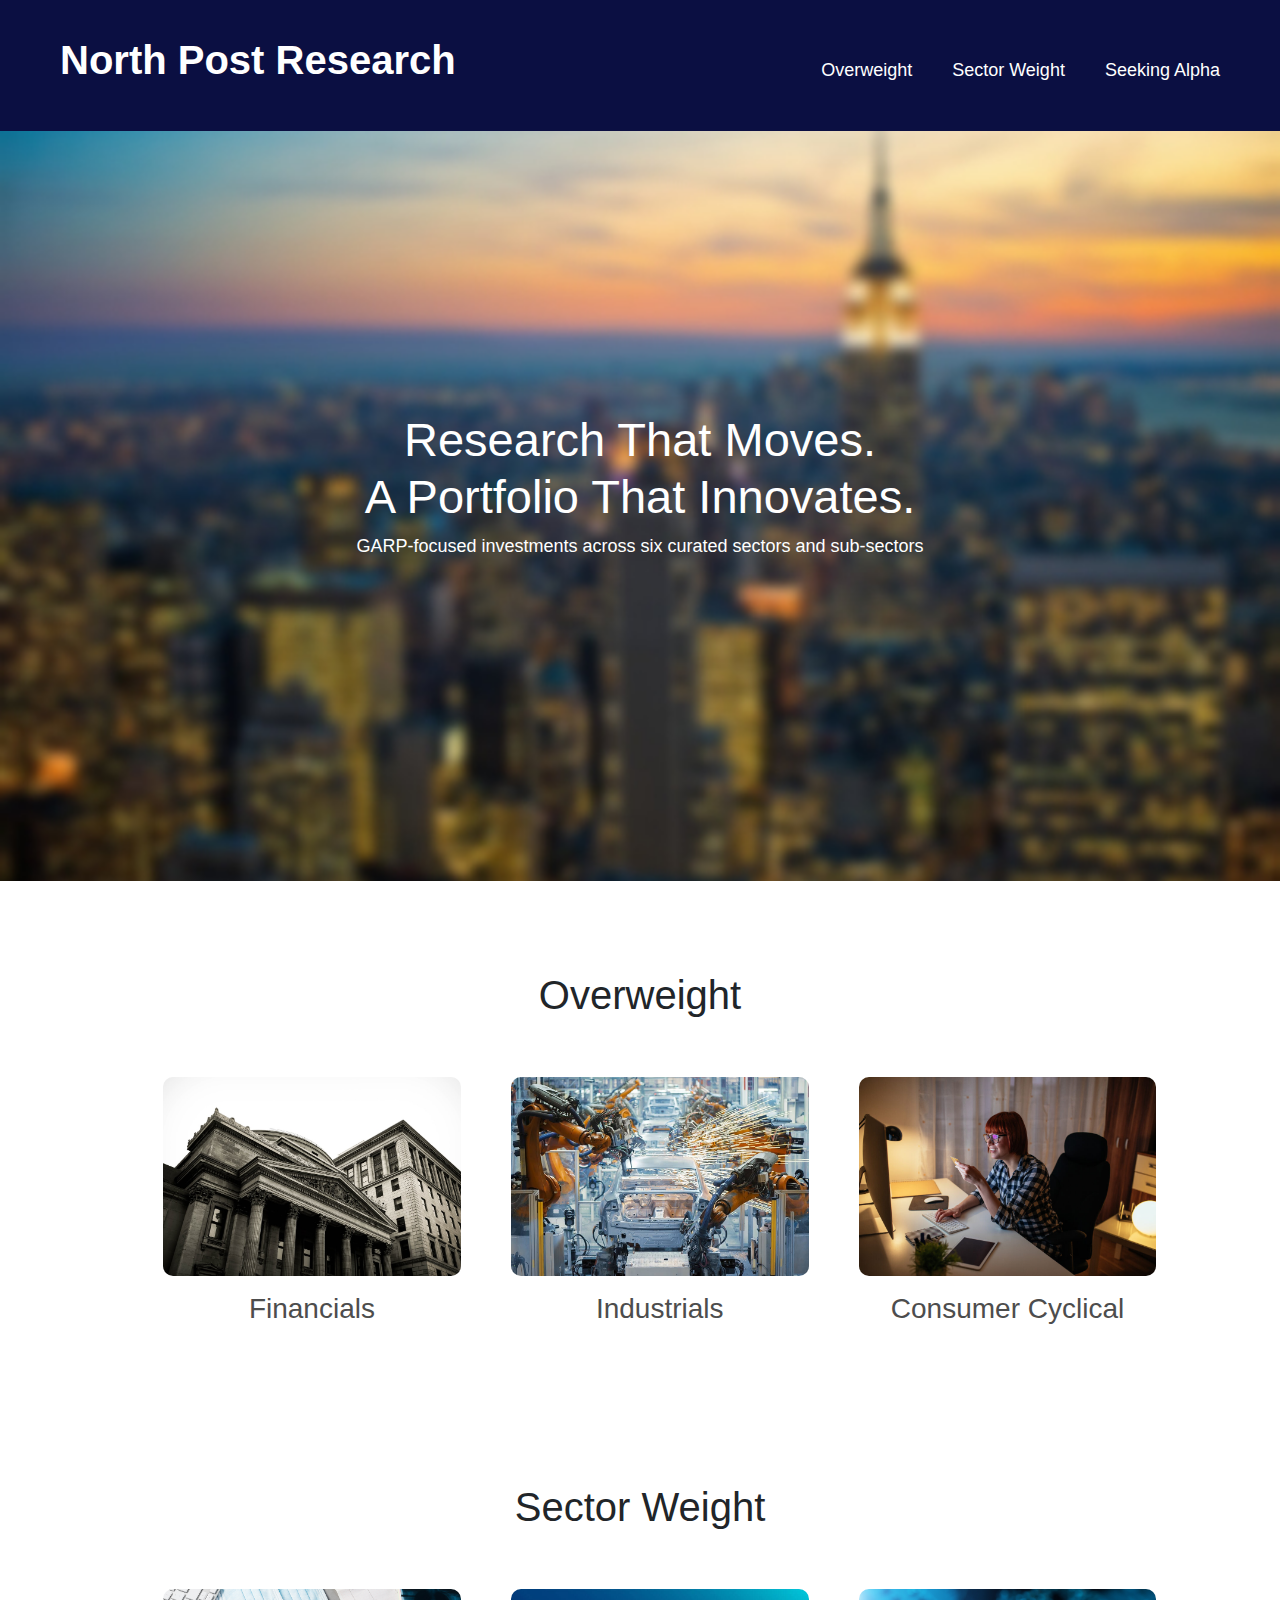
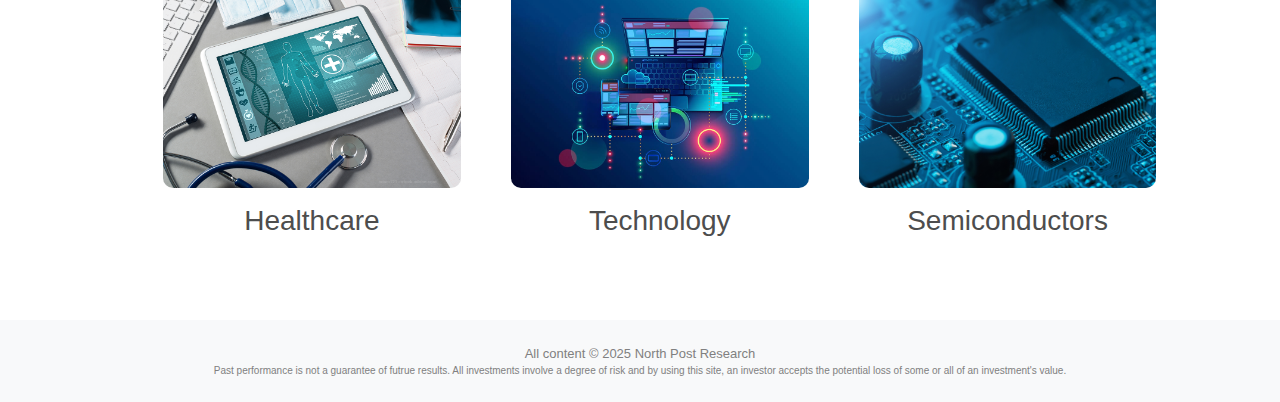
==== commit 3b691ff1: "Index Responsive Phones" ====
--- a/index.html
+++ b/index.html
@@ -3,176 +3,147 @@
         <link rel="stylesheet" type="text/css" href="npr.css">
         <link rel="stylesheet" type="text/css" href="nav.css">
         <link rel="stylesheet" href="https://stackpath.bootstrapcdn.com/bootstrap/4.3.1/css/bootstrap.min.css" integrity="sha384-ggOyR0iXCbMQv3Xipma34MD+dH/1fQ784/j6cY/iJTQUOhcWr7x9JvoRxT2MZw1T" crossorigin="anonymous">
+        <meta name="viewport" content="width=device-width, initial-scale=1">
+
     </head>
+
     <body>
-        <nav class="shadow">
-            <div class="logo">
-                North Post Research
+
+        <div class="bodywrap">
+
+            <nav class="shadow">
+                <div class="logo">
+                    <a class="editing" href="index.html">
+                        North Post Research
+                    </a>
+                </div>
+                
+                <ul>
+                    <li>
+                        <a>Overweight</a>
+                        <ul>
+                            <li>
+                                <a class="editing" href="financials.html">Financials</a>
+                            </li>
+                            <li>
+                                <a class="editing" href="industrials.html">Industrials</a>
+                            </li>
+                            <li>
+                                <a class="editing" href="consumercyc.html">Consumer Cyc.</a>
+                            </li>
+                        </ul>
+                    </li>
+
+                    <li>
+                        <a>Sector Weight</a>
+                        <ul>
+                            <li>
+                                <a class="editing" href="healthcare.html">Healthcare</a>
+                            </li>
+                            <li>
+                                <a class="editing" href="tech.html">Tech</a>
+                            </li>
+                            <li>
+                                <a class="editing" href="semis.html">Semis</a>
+                            </li>
+                        </ul>
+                    </li>
+
+                    <li>
+                        <a class="editing" href="https://seekingalpha.com/author/north-post-research#regular_articles" target="_blank">Seeking Alpha</a>
+                    </li>
+                </ul>
+            </nav>
+
+            <div class="bgimage">
+                <div class="quote">
+                    <h2>
+                        Research That Moves.
+                        <br>
+                        A Portfolio That Innovates.
+                    </h2>
+                    <p class="p1">GARP-focused investments across six curated sectors and sub-sectors</p>
+                    <br>
+                </div>
             </div>
-            
-            <ul>
-                <li>
-                    <a class="editing" href="index.html">Home</a>
-                </li>
-                <li>
-                    <a>Overweight</a>
-                    <ul>
-                        <li>
-                            <a class="editing" href="industrials.html">Industrials</a>
-                        </li>
-                        <li>
-                            <a class="editing" href="technology.html">Technology</a>
-                        </li>
-                        <li>
-                            <a class="editing" href="healthcare.html">Healthcare</a>
-                        </li>
-                    </ul>
-                </li>
 
-                <li>
-                    <a>Sector Weight</a>
-                    <ul>
-                        <li>
-                            <a class="editing" href="commodities.html">Commodities</a>
-                        </li>
-                        <li>
-                            <a class="editing" href="financials.html">Financials</a>
-                        </li>
-                        <li>
-                            <a class="editing" href="semis.html">Semis</a>
-                        </li>
-                    </ul>
-                </li>
+            <section class="overweight">
+                <h1>Overweight</h1>
 
-                <li>
-                    <a>Underweight</a>
+                <div class="row one">
+                    
+                    <div class="overweight-col hovering">
+                        <a href="financials.html">
+                            <img src="financials.png">
+                            <h3>Financials</h3>
+                        </a>
+                    </div>
 
-                    <ul>
-                        <li>
-                            <a class="editing" href="consumerdis.html">Consumer Dis.</a>
-                        </li>
-                        <li>
-                            <a class="editing" href="greenenergy.html">Green Energy</a>
-                        </li>
-                    </ul>
-                </li>
+                    <div class="overweight-col hovering">
+                        <a href="industrials.html">
+                            <img src="industrials.png">
+                            <h3>Industrials</h3>
+                        </a>
+                    </div>
 
-                <li>
-                    <a class="editing" href="https://seekingalpha.com/author/north-post-research#regular_articles" target="_blank">Seeking Alpha</a>
-                </li>
+                    <div class="overweight-col hovering">
+                        <a href="consumercyc.html">
+                            <img src="consumercyc.png">
+                            <h3>Consumer Cyclical</h3>
+                        </a>
+                    </div>
 
-            </ul>
-        </nav>
+                </div>
+            </section>
 
-        <div class="bgimage">
-            <div class="quote1">
-                <h2>
-                    Research That Moves.
+            <section class="sectorweight">
+                <h1>Sector Weight</h1>
+
+                <div class="row one">
+                
+                    <div class="sectorweight-col hovering">
+                            <a href="healthcare.html">
+                                <img src="healthcare.png">
+                                <h3>Healthcare</h3>
+                            </a>
+                    </div>
+
+                    <div class="sectorweight-col hovering">
+                        <a href="tech.html">
+                            <img src="tech.png">
+                            <h3>Technology</h3>
+                        </a>
+                    </div>
+                
+                    <div class="sectorweight-col hovering">
+                        <a href="semis.html" class=hovering>
+                            <img src="semis.png">
+                            <h3>Semiconductors</h3>
+                        </a>
+                    </div>
+
+                </div>
+            </section>
+
+            <footer class="page-footer bg-light thefooting">
+
+                <div class="footer-copyright text-center py-4" style="color: gray;">
+                    
+                    <span style="font-size: small;">
+                        All content © 2025
+                        <a href="https://northpostresearch.com" style="text-decoration: none; color: gray;">North Post Research</a>
+                    </span>
+
                     <br>
-                    A Portfolio That Innovates.
-                </h2>
-                <p class="p1">Our mission is to invest in the most sustainable companies across a variety of sectors and sub-sectors</p>
-                <br>
-                <p class="p2">*Please Note: Returns and new positions are updated quarterly.*</p>
-            </div>
-        </div>
 
-        <section class="overweight">
-            <h1>Overweight</h1>
-            <p>Pockets of the market that we find the most attractive</p>
-
-            <div class="row one">
-                
-                <div class="overweight-col">
-                    <a href="industrials.html" class=hovering><img src="industrials.png"></a>
-                    <h3>Industrials</h3>
-                    <p>Government infrastructure spending combined with 
-                         a number of other themed verticals has improved our growth outlook.
-                    </p>
+                    <span style="font-size: 10px;">
+                    Past performance is not a guarantee of futrue results. All investments involve a degree of risk and by using this
+                    site, an investor accepts the potential loss of some or all of an investment's value.
+                    </span>
                 </div>
 
-                <div class="overweight-col">
-                    <a href="technology.html" class=hovering><img src="technology.png"></a>
-                    <h3>Technology</h3>
-                    <p>With more reasonable valuations and clearer growth stories, 
-                        selective companies are turning the corner in tech.
-                    </p>
-                </div>
+            </footer>
 
-                <div class="overweight-col">
-                    <a href="healthcare.html" class=hovering><img src="healthcare.png"></a>
-                    <h3>Healthcare</h3>
-                    <p>A recession-proof business model and innovative new-age technologies make healthcare
-                        an industry to be in.
-                    </p>
-                </div>
-
-            </div>
-        </section>
-
-        <section class="sectorweight">
-            <h1>Sector Weight</h1>
-            <p>Pockets of the market we view moving in-line with others</p>
-
-            <div class="row one">
-            
-                <div class="sectorweight-col">
-                    <a href="commodities.html" class=hovering><img src="commodities.png"></a>
-                    <h3>Commodities</h3>
-                    <p>
-                        Declining inflation and rate-hike measure are significant headwinds, 
-                        but global instability has kept commodity derivatives in play.
-                    </p>
-                </div>
-
-                <div class="sectorweight-col">
-                    <a href="financials.html" class=hovering><img src="financials.png"></a>
-                    <h3>Financials</h3>
-                    <p>
-                        Balance sheet security and liquidity are critical issues, 
-                        but expanding net interest rate margin should continue to be a boon.
-                    </p>
-                </div>
-            
-                <div class="sectorweight-col">
-                    <a href="semis.html" class=hovering><img src="semiconductors.png"></a>
-                    <h3>Semiconductors</h3>
-                    <p>
-                        Turning the corner on overflowing inventory and supply chain disruptions, 
-                        long-term tailwinds remain intact.
-                    </p>
-                </div>
-
-            </div>
-        </section>
-
-        <section class="underweight">
-            <h1>Underweight</h1>
-            <p>Pockets of the market that we hold, but are reluctant to put cash to work in</p>
-
-            <div class="row one">
-                
-                <div class="underweight-col">
-                    <a href="consumerdis.html" class=hovering><img src="consumer.png"></a>
-                    <h3>Consumer Discrentionary</h3>
-                    <p>The jobs reprort has slowly improved month over month, but hasn't dented a soft US consumer base, 
-                        and will not in the near future as macroeconomic headwinds arise.
-                    </p>
-                </div>
-
-                <div class="underweight-col">
-                    <a href="greenenergy.html" class=hovering><img src="green.png"></a>
-                    <h3>Green Energy</h3>
-                    <p>
-                        Despite worldwide governments increasing their spending, extreme volatility and uneven financial 
-                        appreciation of benefits urges caution.
-                    </p>
-                </div>
-
-            </div>
-        </section>
-
+        </div>
     </body>
-</html>
-
-
+</html>--- a/npr.css
+++ b/npr.css
@@ -1,5 +1,20 @@
+html, body{
+    height: 100vh;
+    display: flex;
+    flex-direction: column;
+}
+
+.bodywrap{
+    flex: 1; /* Takes up all available space */
+    display: flex;
+    flex-direction: column;
+}
+
 .bgimage{
     background-image: url("cityimage.png");
+    display: flex;
+    justify-content: center;
+    align-items: center;
     height: 750px;
     background-size: cover;
     background-position: center;
@@ -20,40 +35,12 @@
     text-align: center;
 }
 
-.quote h2{
+.quote h2 {
     font-size: 47px;
-    padding-top: 275px;
-}
-
-.quote p{
-    font-size: 18px;
-    padding-bottom: 250px;
-    padding-right: 175px;
-    padding-left: 175px;
-}
-
-.quote1 {
-    color: white;
-    text-align: center;
-}
-
-.quote1 h2{
-    font-size: 47px;
-    padding-top: 275px;
 }
 
 .p1 {
     font-size: 18px;
-    padding-right: 175px;
-    padding-left: 175px;
-}
-
-.p2 {
-    font-size: 12px;
-    opacity: 0.8;
-    padding-bottom: 250px;
-    padding-right: 175px;
-    padding-left: 175px;
 }
 
 .overweight{
@@ -67,7 +54,7 @@
     flex-basis: 33%;
     border-radius: 10px;
     margin-bottom: 5%;
-    text-align: left;
+    text-align: center;
     padding-left: 50px;
 }
 
@@ -76,8 +63,9 @@
     border-radius: 10px;
 }
 
-.hovering:hover{
+.hovering a:hover{
     opacity: 0.7;
+    text-decoration: none;
 }
 
 .overweight-col p{
@@ -87,6 +75,7 @@
 .overweight-col h3{
     margin-top: 16px;
     margin-bottom: 15px;
+    color:  #4d4d4d;
 }
 
 .one{
@@ -97,14 +86,15 @@
     width: 80%;
     margin: auto;
     text-align: center;
-    padding-top: 75px;
+    padding-top: 90px;
+    padding-bottom: 15px;
 }
 
 .sectorweight-col{
     flex-basis: 33%;
     border-radius: 10px;
     margin-bottom: 5%;
-    text-align: left;
+    text-align: center;
     padding-left: 50px;
 }
 
@@ -120,80 +110,100 @@
 .sectorweight-col h3{
     margin-top: 16px;
     margin-bottom: 15px;
-}
-
-.underweight{
+    color:  #4d4d4d;
+}
+
+.investment{
+    display: flex;
+    flex-direction: column;
+    justify-content: center;
+    align-items: center; 
+    width: 100%;
+    height: 100%;
+}
+
+.investment section{
     width: 80%;
-    margin: auto;
-    text-align: center;
-    padding-top: 75px;
-}
-
-.underweight-col{
-    flex-basis: 50%;
-    border-radius: 10px;
-    margin-bottom: 5%;
+}
+
+.stats {
+    flex-basis: 33.33%;
     text-align: left;
     padding-left: 50px;
 }
 
-.underweight-col img{
-    width: 100%;
-    border-radius: 10px;
-}
-
-.underweight-col p{
-    padding: 0;
-}
-
-.underweight-col h3{
+.stats h1 {
+    font-size: 50px;
+    font-weight: 700;
+}
+
+.stats h3{
     margin-top: 16px;
     margin-bottom: 15px;
 }
 
-.commodities{
-    width: 80%;
-    margin: auto;
-    text-align: left;
-    padding-top: 90px;
-    padding-bottom: 40px;
-}
-
-.commodities-col {
-    flex-basis: 33%;
-    border-radius: 10px;
-    margin-bottom: 5%;
-    text-align: left;
-    padding-left: 50px;
-}
-
-.commodities-col h1 {
-    font-size: 50px;
-    font-weight: 700;
-}
-
-.commodities-col h3{
-    margin-top: 16px;
-    margin-bottom: 15px;
-}
-
-.commodities ul{
-    padding-top: 25px;
-    padding-left: 70px;
-    font-size: 20px;
-}
-
-.commodities li{
-    padding-bottom: 10px;
-}
-
 .noinvestments{
-    margin: auto;
-    text-align: center;
-    padding-top: 90px;
-    padding-bottom: 90px;
+    display: flex;
+    flex-direction: column;
+    justify-content: center;
+    align-items: center; 
+    width: 100%;
+    height: 100%;
 }
 
 .noinvestments h1{
-    font-size: 50px;
+    font-size: 40px;
+}
+
+@media (max-width: 900px) {
+    .row.one,
+    .row.two,
+    .row.three {
+        display: flex;
+        flex-direction: column;
+        align-items: center;
+    }
+
+    .overweight-col,
+    .sectorweight-col,
+    .underweight-col {
+        width: 100%;
+        padding-left: 0;
+        margin-bottom: 20px;
+    }
+
+    .overweight-col img,
+    .sectorweight-col img,
+    .underweight-col img {
+        max-width: 300px;
+        height: auto;
+        border-radius: 10px;
+    }
+}
+
+@media (max-width: 900px) {
+    .stats {
+        width: 100%;
+        text-align: center;
+        padding: 0px;
+    }
+
+    .investment h1, p {
+        width: 100%;
+        text-align: center;
+    }
+
+    .two {
+        padding-top: 0px;
+    }
+}
+
+@media (max-width: 768px) {
+    .investment {
+        padding-top: 75px;
+    }
+
+    .statspecial {
+        padding-bottom: 75px;
+    }
 }--- a/nav.css
+++ b/nav.css
@@ -16,7 +16,6 @@
 
 nav .logo{
     float: left;
-    color: white;
     font-size: 40px;
     font-weight: 600;
     line-height: 70px;
@@ -25,6 +24,10 @@
     padding-bottom: 25px;
 }
 
+nav .logo a{
+    color: white;
+}
+
 nav ul{
     float: right;
     list-style: none;
@@ -69,9 +72,146 @@
     width: 150px;
     float: none;
     display: list-item;
+    text-align: center;
+    background: #8193ca;
 }
 
 .editing:hover{
     text-decoration: none;
-    color: rgb(194, 194, 194)
-}+    color: rgb(194, 194, 194);
+}
+
+
+@media (min-width: 768px) and (max-width: 1150px) {
+    nav {
+        display: flex;
+        flex-direction: column;
+        align-items: center;
+        justify-content: center;
+    }
+
+    nav .logo {
+        text-align: center; 
+        width: 100%; 
+        padding: 0;
+    }
+
+    nav ul {
+        width: 100%; 
+        display: flex;
+        flex-direction: row;
+        justify-content: center; 
+        padding: 0;
+        margin: 0; 
+    }
+
+    nav ul li {
+        position: relative; 
+        margin: 0 10px; 
+    }
+
+    nav ul li a {
+        text-align: center;
+        padding: 10px 15px;
+    }
+
+    nav ul ul {
+        position: absolute;
+        top: 100%; 
+        left: 50%;
+        display: none;
+        background: rgb(11, 15, 66); 
+    }
+
+    nav ul li:hover > ul {
+        display: block; 
+    }
+}
+
+
+@media (max-width: 768px) {
+  
+    nav {
+        display: flex;
+        flex-direction: column; 
+        align-items: center;
+    }
+
+   
+    nav .logo {
+        text-align: center; 
+        width: 100%; 
+        padding: 0;
+    }
+
+  
+    nav ul {
+        display: flex; 
+        flex-direction: column; 
+        align-items: center; 
+        width: 100%; 
+        padding: 0; 
+        margin: 0; 
+    }
+
+
+    nav ul li {
+        width: 100%;
+        text-align: center; 
+        margin: 8px 0; 
+    }
+
+    nav ul li a {
+        display: block; 
+        padding: 12px;
+        font-size: 20px;
+        color: white;
+        text-decoration: none;
+    }
+
+   
+    nav ul ul {
+        position: static; 
+        display: none;
+        flex-direction: column; 
+        align-items: center; 
+        width: 100%; 
+        background: #8193ca;
+    }
+
+    nav ul ul li {
+        width: 100%; 
+        text-align: center; 
+        margin: 5px 0; 
+    }
+
+    nav ul ul li a {
+        display: block; 
+        padding: 12px; 
+        font-size: 18px; 
+        color: white; 
+        text-decoration: none; 
+    }
+
+    
+    nav ul li:hover > ul {
+        display: flex; 
+    }
+}
+
+
+@media (max-width: 480px) {
+    nav .logo {
+        font-size: inherit; 
+        margin-bottom: inherit; 
+    }
+
+    nav ul li a {
+        font-size: inherit;
+        padding: inherit; 
+    }
+
+    nav ul ul li {
+        padding: 0;
+    }
+}
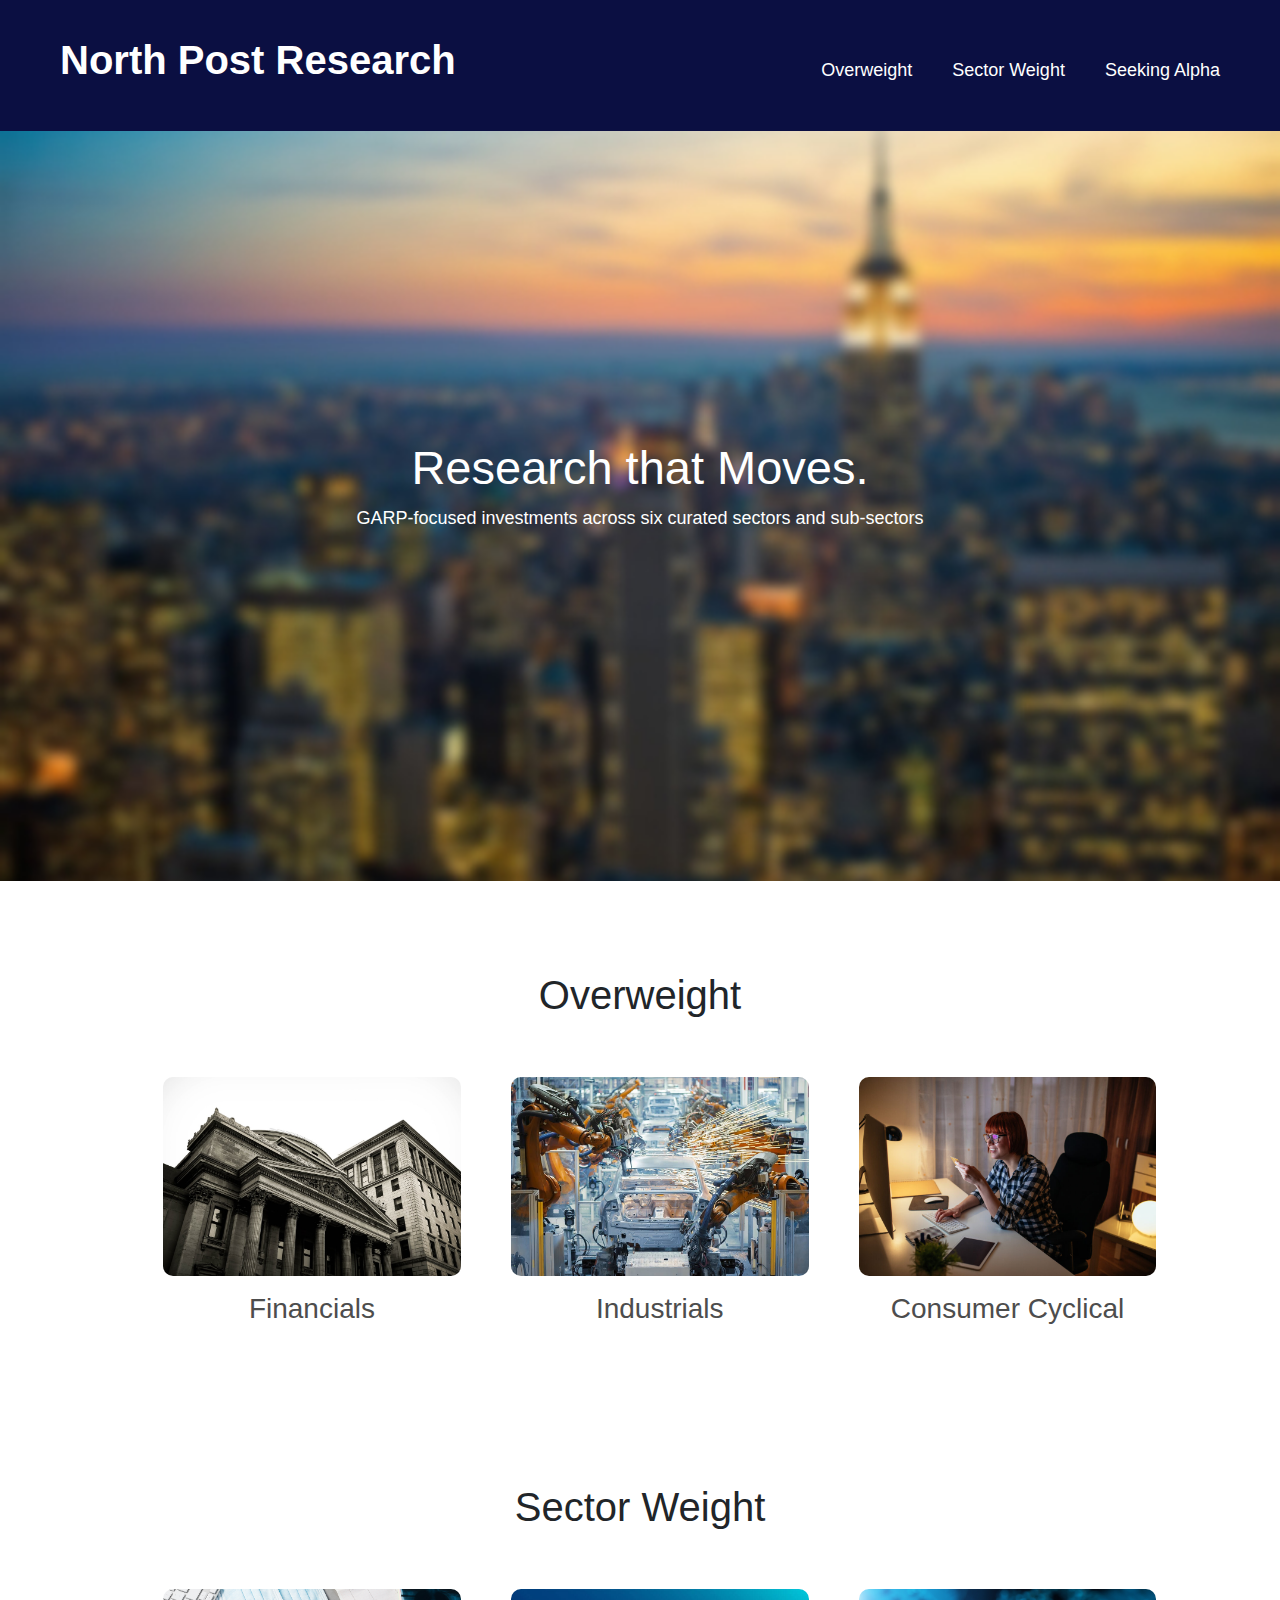
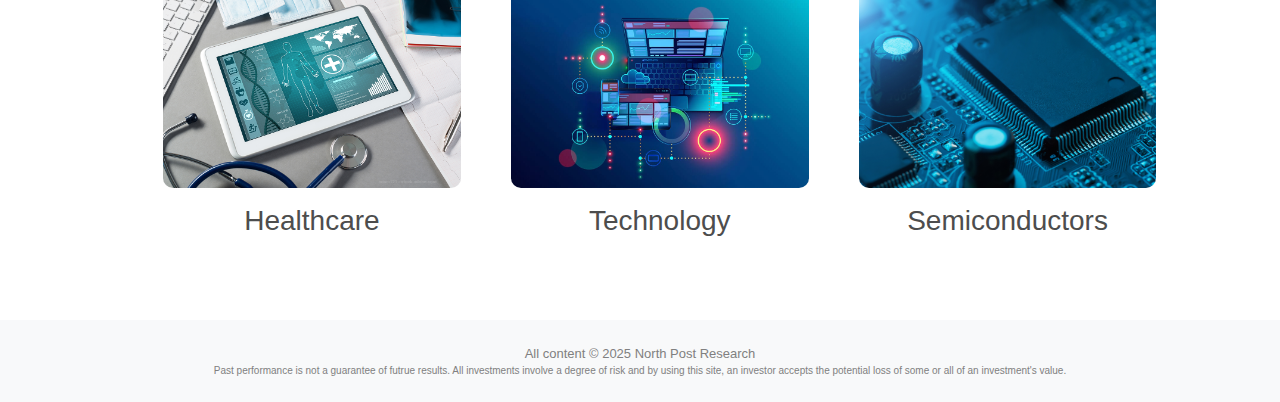
==== commit ca67fbbe: "Slogan and Nav" ====
--- a/index.html
+++ b/index.html
@@ -58,9 +58,7 @@
             <div class="bgimage">
                 <div class="quote">
                     <h2>
-                        Research That Moves.
-                        <br>
-                        A Portfolio That Innovates.
+                        Research that Moves.
                     </h2>
                     <p class="p1">GARP-focused investments across six curated sectors and sub-sectors</p>
                     <br>
--- a/npr.css
+++ b/npr.css
@@ -206,4 +206,16 @@
     .statspecial {
         padding-bottom: 75px;
     }
+}
+
+@media (max-width: 768px) {
+    .noinvestments {
+        display: flex;
+        justify-content: center;
+        align-items: center;
+        width: 100%;
+        text-align: center;
+        padding-top: 75px;
+        padding-bottom: 75px;
+    }
 }--- a/nav.css
+++ b/nav.css
@@ -54,14 +54,13 @@
 
 nav ul ul{
     position: absolute;  
-    top: 110px;
     opacity: 0;
     visibility: hidden;
     transition: top 0.2s;
 }
 
 nav ul li:hover > ul{
-    top: 90px;
+    top: 92%;
     opacity: 1;
     visibility: visible;
 }
@@ -76,6 +75,10 @@
     background: #8193ca;
 }
 
+nav ul ul li a {
+    line-height: 50px; /* Adjust line height if necessary to reduce height further */
+}
+
 .editing:hover{
     text-decoration: none;
     color: rgb(194, 194, 194);
